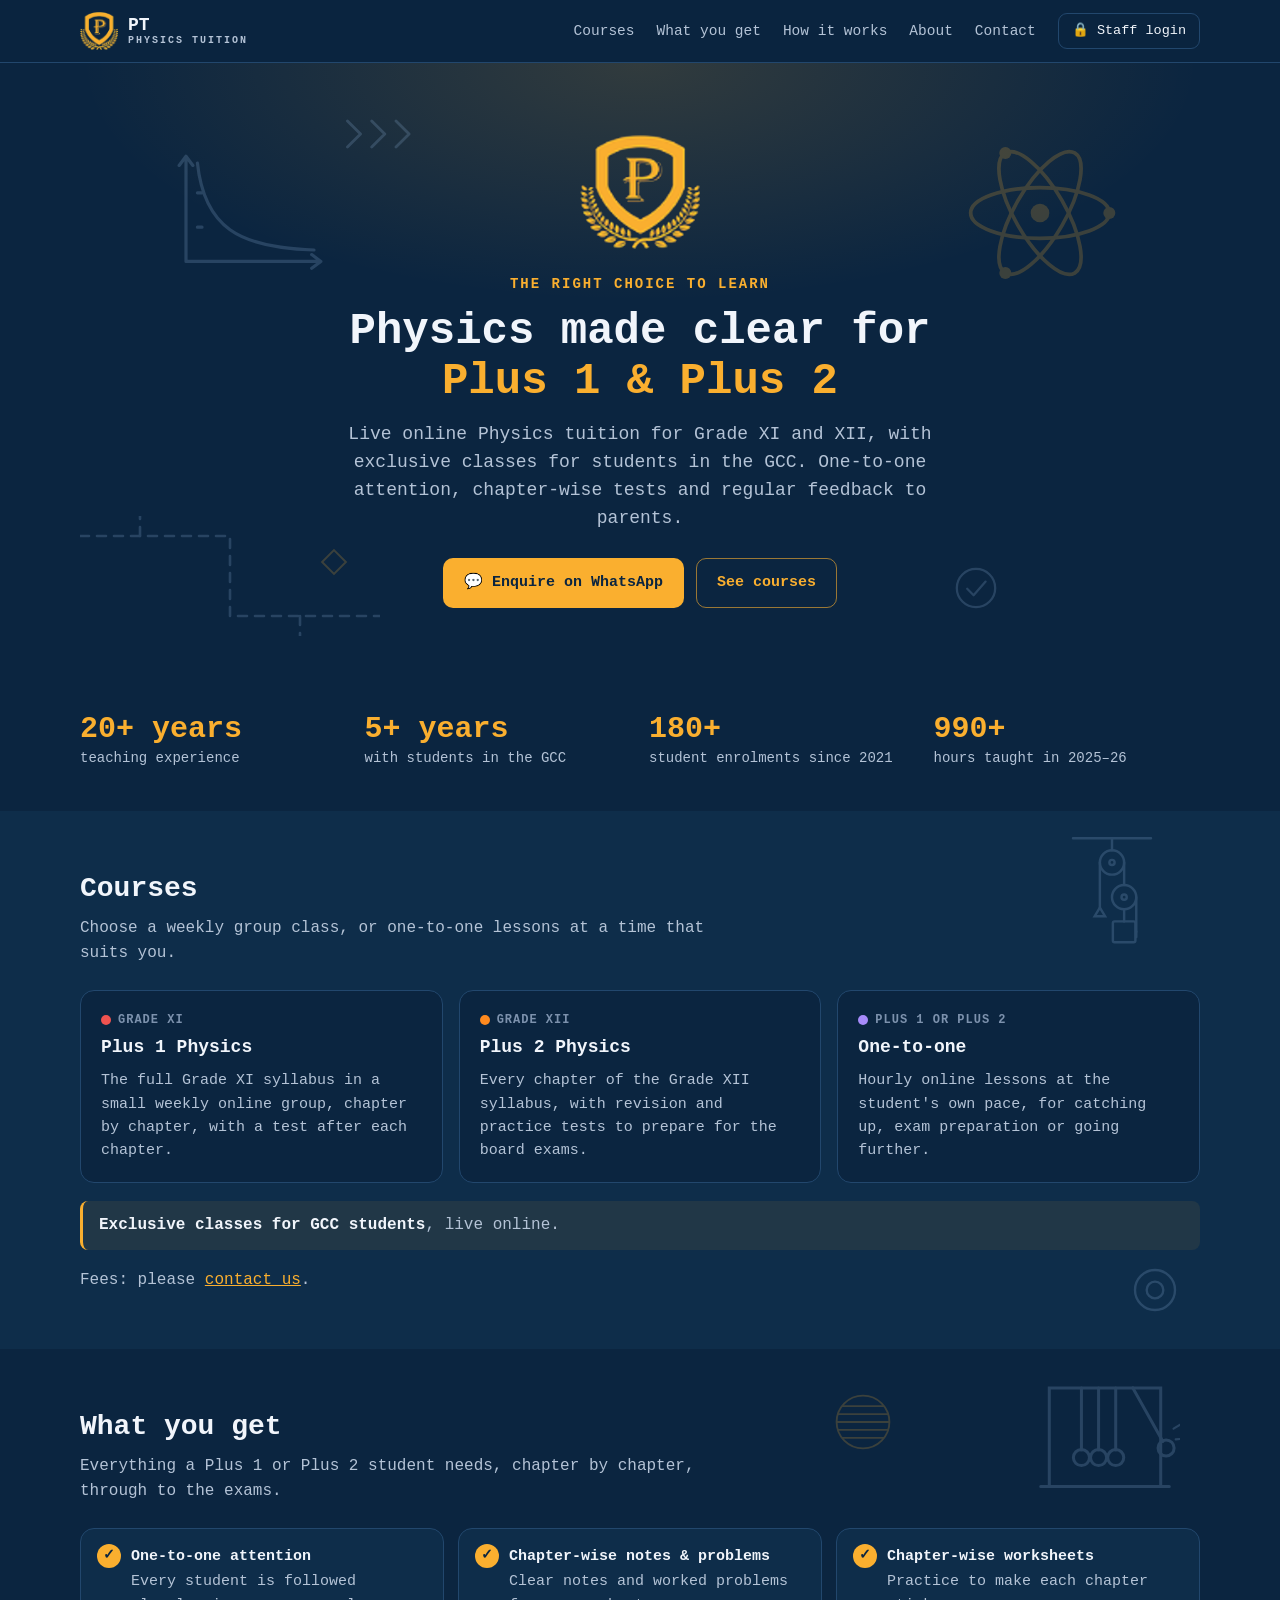
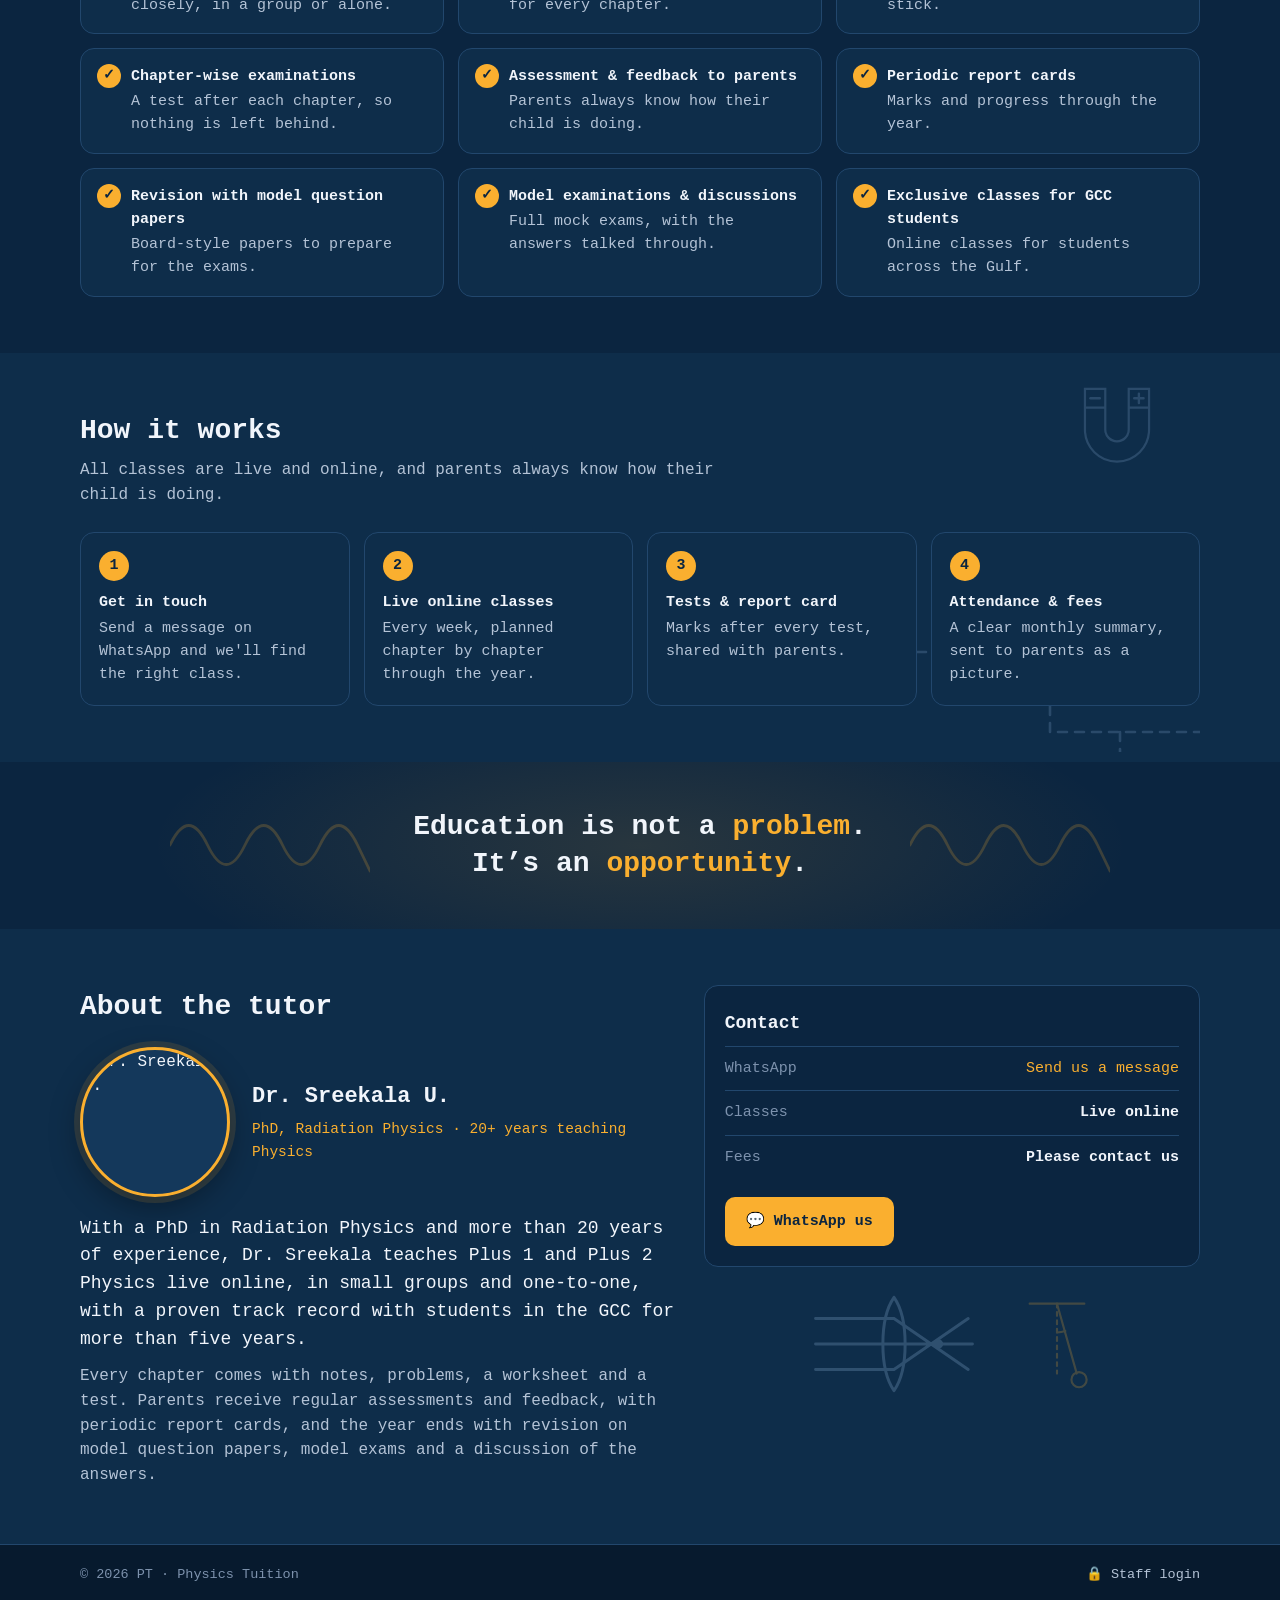
==== index.html @ 8c724cd0 "Publish PT 2026-11-24.9 Co-Authored-By: Claude Opus 5.5 <noreply@anthropic.com> Claude-Session: http" ====
<!doctype html>
<html lang="en">
<head>
<meta charset="utf-8">
<meta name="viewport" content="width=device-width, initial-scale=1">
<title>PT · Physics Tuition: online Physics for Plus 1 &amp; Plus 2</title>
<meta name="description" content="Live online Physics tuition for Plus 1 and Plus 2 (Grade XI and XII), with exclusive classes for GCC students. Taught by Dr. Sreekala U. (PhD, Radiation Physics), 20+ years of experience.">
<meta name="theme-color" content="#0b2540">
<link rel="icon" href="logo.png">
<!-- Link previews (WhatsApp, Facebook…) -->
<meta property="og:type" content="website">
<meta property="og:title" content="PT · Physics Tuition">
<meta property="og:description" content="Live online Physics tuition for Grade XI &amp; XII, with exclusive classes for GCC students. The right choice to learn.">
<meta property="og:image" content="https://physics4u.github.io/pt/logo.png">
<meta property="og:url" content="https://physics4u.github.io/pt/">
<link rel="stylesheet" href="site.css?v=20261124152017">
</head>
<body>

<!-- Faint physics line drawings for the page background (decorative) -->
<svg width="0" height="0" style="position:absolute" aria-hidden="true" focusable="false">
  <defs>
    <symbol id="d-atom" viewBox="0 0 120 120"><g fill="none" stroke="currentColor" stroke-width="2.8">
      <ellipse cx="60" cy="60" rx="52" ry="19"/><ellipse cx="60" cy="60" rx="52" ry="19" transform="rotate(60 60 60)"/>
      <ellipse cx="60" cy="60" rx="52" ry="19" transform="rotate(-60 60 60)"/></g>
      <circle cx="60" cy="60" r="7" fill="currentColor"/><circle cx="112" cy="60" r="4.5" fill="currentColor"/>
      <circle cx="34" cy="15" r="4.5" fill="currentColor"/><circle cx="34" cy="105" r="4.5" fill="currentColor"/></symbol>
    <symbol id="d-cradle" viewBox="0 0 140 110"><g fill="none" stroke="currentColor" stroke-width="2.8" stroke-linecap="round">
      <path d="M10 104h120M18 104V12h104v92M18 12h104"/>
      <path d="M48 12v58M64 12v58M80 12v58M96 12l28 50"/></g>
      <g fill="none" stroke="currentColor" stroke-width="2.8"><circle cx="48" cy="77" r="7.5"/><circle cx="64" cy="77" r="7.5"/><circle cx="80" cy="77" r="7.5"/><circle cx="127" cy="68" r="7.5"/></g>
      <path d="M134 50l10-6M136 60l11-1" stroke="currentColor" stroke-width="2" stroke-linecap="round"/></symbol>
    <symbol id="d-pulley" viewBox="0 0 110 150"><g fill="none" stroke="currentColor" stroke-width="2.8" stroke-linecap="round">
      <path d="M10 6h90M55 6v14"/><circle cx="55" cy="34" r="14"/><circle cx="55" cy="34" r="3"/>
      <path d="M41 34v52M69 34v26"/><circle cx="69" cy="74" r="14"/><circle cx="69" cy="74" r="3"/>
      <path d="M83 74v40M69 88v14"/><rect x="56" y="102" width="26" height="24" rx="2"/>
      <path d="M41 86l-6 10h12z"/><path d="M83 114v6"/></g></symbol>
    <symbol id="d-graph" viewBox="0 0 140 110"><g fill="none" stroke="currentColor" stroke-width="2.8" stroke-linecap="round" stroke-linejoin="round">
      <path d="M14 100V8M8 16l6-8 6 8M14 100h118M124 94l8 6-8 6"/>
      <path d="M24 14C30 70 60 88 126 90"/><path d="M24 40h4M24 70h4" /></g></symbol>
    <symbol id="d-magnet" viewBox="0 0 110 120"><g fill="none" stroke="currentColor" stroke-width="2.8">
      <path d="M14 10h26v52a15 15 0 0 0 30 0V10h26v52a41 41 0 0 1-82 0z"/><path d="M14 34h26M70 34h26"/></g>
      <g stroke="currentColor" stroke-width="3" stroke-linecap="round"><path d="M21 22h12"/><path d="M77 22h12M83 16v12"/></g></symbol>
    <symbol id="d-wave" viewBox="0 0 200 60"><path d="M0 30c12.5-26 25-26 37.5 0s25 26 37.5 0 25-26 37.5 0 25 26 37.5 0 25-26 37.5 0 12.5 26 12.5 26" fill="none" stroke="currentColor" stroke-width="2.8" stroke-linecap="round"/></symbol>
    <symbol id="d-lens" viewBox="0 0 160 100"><g fill="none" stroke="currentColor" stroke-width="2.8" stroke-linecap="round">
      <path d="M80 6c14 20 14 68 0 88M80 6c-14 20-14 68 0 88"/>
      <path d="M6 26h74l70 48M6 50h148M6 74h74l70-48"/><circle cx="122" cy="50" r="3" fill="currentColor"/></g></symbol>
    <symbol id="d-pendulum" viewBox="0 0 100 130"><g fill="none" stroke="currentColor" stroke-width="2.8" stroke-linecap="round">
      <path d="M14 8h72M50 8l26 92"/><path d="M50 8v92" stroke-dasharray="5 6"/><circle cx="79" cy="108" r="10"/>
      <path d="M50 46a40 40 0 0 0 11-2"/></g></symbol>
    <symbol id="d-sphere" viewBox="0 0 100 100"><g fill="none" stroke="currentColor" stroke-width="2.8">
      <circle cx="50" cy="50" r="40"/><path d="M18 26h64M11 38h78M10 50h80M11 62h78M18 74h64"/></g></symbol>
    <symbol id="d-target" viewBox="0 0 60 60"><g fill="none" stroke="currentColor" stroke-width="2.8"><circle cx="30" cy="30" r="24"/><circle cx="30" cy="30" r="10"/></g></symbol>
    <symbol id="d-tick" viewBox="0 0 60 60"><g fill="none" stroke="currentColor" stroke-width="2.8" stroke-linecap="round" stroke-linejoin="round"><circle cx="30" cy="30" r="24"/><path d="M19 31l8 8 15-17"/></g></symbol>
    <symbol id="d-chevrons" viewBox="0 0 90 40"><g fill="none" stroke="currentColor" stroke-width="3" stroke-linecap="round" stroke-linejoin="round"><path d="M8 6l14 14-14 14M34 6l14 14-14 14M60 6l14 14-14 14"/></g></symbol>
    <symbol id="d-circuit" viewBox="0 0 300 120"><g fill="none" stroke="currentColor" stroke-width="2.6" stroke-dasharray="9 8" stroke-linecap="round">
      <path d="M0 20h150v80h150"/><path d="M60 20v-20M220 100v20"/></g></symbol>
    <symbol id="d-diamond" viewBox="0 0 40 40"><path d="M20 3l17 17-17 17L3 20z" fill="none" stroke="currentColor" stroke-width="2.8"/></symbol>
  </defs>
</svg>

<header class="nav" id="top">
  <a class="brand" href="#top"><img src="logo.png" alt="" width="38" height="38"><span>PT<small>PHYSICS TUITION</small></span></a>
  <button class="menu-btn" type="button" aria-label="Menu" aria-controls="menu" aria-expanded="false" onclick="toggleMenu()"><span></span><span></span><span></span></button>
  <nav id="menu" onclick="closeMenu(event)">
    <a href="#courses">Courses</a>
    <a href="#provides">What you get</a>
    <a href="#how">How it works</a>
    <a href="#about">About</a>
    <a href="#contact">Contact</a>
    <a class="staff" href="app/?v=2026-11-24.9">&#128274; Staff login</a>
  </nav>
</header>

<main>
  <section class="hero">
    <div class="art" aria-hidden="true">
      <svg class="d" style="left:max(6px,calc(50% - 470px));top:84px;width:160px;height:126px"><use href="#d-graph"/></svg>
      <svg class="d gold" style="right:max(6px,calc(50% - 480px));top:70px;width:160px;height:160px"><use href="#d-atom"/></svg>
      <svg class="d" style="left:max(6px,calc(50% - 300px));top:52px;width:84px;height:38px"><use href="#d-chevrons"/></svg>
      <svg class="d sm-hide" style="left:max(6px,calc(50% - 560px));bottom:36px;width:300px;height:120px"><use href="#d-circuit"/></svg>
      <svg class="d sm-hide" style="right:max(6px,calc(50% - 360px));bottom:60px;width:48px;height:48px"><use href="#d-tick"/></svg>
      <svg class="d gold sm-hide" style="left:max(6px,calc(50% - 320px));bottom:96px;width:28px;height:28px"><use href="#d-diamond"/></svg>
    </div>
    <img src="logo.png" alt="PT · Physics Tuition logo" width="120" height="120">
    <p class="eyebrow">The right choice to learn</p>
    <h1>Physics made clear for <br><em>Plus&nbsp;1 &amp; Plus&nbsp;2</em></h1>
    <p>Live online Physics tuition for Grade&nbsp;XI and XII, with exclusive classes for students in the GCC. One-to-one attention, chapter-wise tests and regular feedback to parents.</p>
    <div class="ctas">
      <a class="btn gold" href="https://wa.me/919495328385?text=Hello%2C%20I%27d%20like%20to%20know%20about%20Physics%20tuition%20at%20PT." target="_blank" rel="noopener">&#128172; Enquire on WhatsApp</a>
      <a class="btn ghost" href="#courses">See courses</a>
    </div>
  </section>

  <section class="sec stats-sec" aria-label="PT in numbers">
    <div class="stats">
      <div class="stat"><b>20+ years</b><span>teaching experience</span></div>
      <div class="stat"><b>5+ years</b><span>with students in the GCC</span></div>
      <div class="stat"><b>180+</b><span>student enrolments since 2021</span></div>
      <div class="stat"><b>990+</b><span>hours taught in 2025–26</span></div>
    </div>
  </section>

  <section class="sec alt" id="courses">
    <div class="art" aria-hidden="true">
      <svg class="d" style="right:max(6px,calc(50% - 520px));top:22px;width:96px;height:130px"><use href="#d-pulley"/></svg>
      <svg class="d sm-hide" style="right:max(6px,calc(50% - 540px));bottom:34px;width:50px;height:50px"><use href="#d-target"/></svg>
    </div>
    <h2>Courses</h2>
    <p class="sub">Choose a weekly group class, or one-to-one lessons at a time that suits you.</p>
    <div class="grid3">
      <article class="card"><p class="kicker"><i style="background:var(--p1)"></i>Grade XI</p><h3>Plus 1 Physics</h3>
        <p>The full Grade XI syllabus in a small weekly online group, chapter by chapter, with a test after each chapter.</p></article>
      <article class="card"><p class="kicker"><i style="background:var(--p2)"></i>Grade XII</p><h3>Plus 2 Physics</h3>
        <p>Every chapter of the Grade XII syllabus, with revision and practice tests to prepare for the board exams.</p></article>
      <article class="card"><p class="kicker"><i style="background:var(--hr)"></i>Plus 1 or Plus 2</p><h3>One-to-one</h3>
        <p>Hourly online lessons at the student's own pace, for catching up, exam preparation or going further.</p></article>
    </div>
    <p class="gcc"><b>Exclusive classes for GCC students</b>, live online.</p>
    <p class="fees">Fees: please <a href="#contact">contact us</a>.</p>
  </section>

  <section class="sec" id="provides">
    <div class="art" aria-hidden="true">
      <svg class="d sm-hide" style="right:max(6px,calc(50% - 540px));top:26px;width:150px;height:118px"><use href="#d-cradle"/></svg>
      <svg class="d gold sm-hide" style="left:calc(50% + 190px);top:40px;width:66px;height:66px"><use href="#d-sphere"/></svg>
    </div>
    <h2>What you get</h2>
    <p class="sub">Everything a Plus&nbsp;1 or Plus&nbsp;2 student needs, chapter by chapter, through to the exams.</p>
    <ul class="provides">
      <li><b>One-to-one attention</b>Every student is followed closely, in a group or alone.</li>
      <li><b>Chapter-wise notes &amp; problems</b>Clear notes and worked problems for every chapter.</li>
      <li><b>Chapter-wise worksheets</b>Practice to make each chapter stick.</li>
      <li><b>Chapter-wise examinations</b>A test after each chapter, so nothing is left behind.</li>
      <li><b>Assessment &amp; feedback to parents</b>Parents always know how their child is doing.</li>
      <li><b>Periodic report cards</b>Marks and progress through the year.</li>
      <li><b>Revision with model question papers</b>Board-style papers to prepare for the exams.</li>
      <li><b>Model examinations &amp; discussions</b>Full mock exams, with the answers talked through.</li>
      <li><b>Exclusive classes for GCC students</b>Online classes for students across the Gulf.</li>
    </ul>
  </section>

  <section class="sec alt" id="how">
    <div class="art" aria-hidden="true">
      <svg class="d" style="right:max(6px,calc(50% - 520px));top:28px;width:86px;height:94px"><use href="#d-magnet"/></svg>
      <svg class="d sm-hide" style="right:max(6px,calc(50% - 560px));bottom:10px;width:300px;height:120px"><use href="#d-circuit"/></svg>
    </div>
    <h2>How it works</h2>
    <p class="sub">All classes are live and online, and parents always know how their child is doing.</p>
    <ol class="steps">
      <li><b>Get in touch</b>Send a message on WhatsApp and we'll find the right class.</li>
      <li><b>Live online classes</b>Every week, planned chapter by chapter through the year.</li>
      <li><b>Tests &amp; report card</b>Marks after every test, shared with parents.</li>
      <li><b>Attendance &amp; fees</b>A clear monthly summary, sent to parents as a picture.</li>
    </ol>
  </section>

  <!-- Testimonials: add here once collected (shown only with the family's permission).
  <section class="sec alt" id="reviews"> … </section>
  -->

  <section class="quote-band" aria-label="Our motto">
    <div class="art" aria-hidden="true">
      <svg class="d gold" style="left:max(6px,calc(50% - 470px));top:50%;width:200px;height:60px;margin-top:-30px"><use href="#d-wave"/></svg>
      <svg class="d gold sm-hide" style="right:max(6px,calc(50% - 470px));top:50%;width:200px;height:60px;margin-top:-30px"><use href="#d-wave"/></svg>
    </div>
    <p>Education is not a <em>problem</em>.<br>It&rsquo;s an <em>opportunity</em>.</p>
  </section>

  <section class="sec alt" id="about">
    <div class="two">
      <div>
        <h2>About the tutor</h2>
        <div class="tutor">
          <img class="tutor-pic" src="tutor.jpg" alt="Dr. Sreekala U." width="150" height="150" loading="lazy">
          <div>
            <p class="tutor-name">Dr. Sreekala U.</p>
            <p class="tutor-role">PhD, Radiation Physics &middot; 20+ years teaching Physics</p>
          </div>
        </div>
        <p class="lead">With a PhD in Radiation Physics and more than 20 years of experience, Dr. Sreekala teaches Plus&nbsp;1 and Plus&nbsp;2 Physics live online, in small groups and one-to-one, with a proven track record with students in the GCC for more than five years.</p>
        <p class="muted">Every chapter comes with notes, problems, a worksheet and a test. Parents receive regular assessments and feedback, with periodic report cards, and the year ends with revision on model question papers, model exams and a discussion of the answers.</p>
      </div>
      <div class="contact-col">
      <div class="card contact" id="contact">
        <h3>Contact</h3>
        <ul>
          <li><span>WhatsApp</span><a href="https://wa.me/919495328385?text=Hello%2C%20I%27d%20like%20to%20know%20about%20Physics%20tuition%20at%20PT." target="_blank" rel="noopener">Send us a message</a></li>
          <li><span>Classes</span><b>Live online</b></li>
          <li><span>Fees</span><b>Please contact us</b></li>
        </ul>
        <a class="btn gold" href="https://wa.me/919495328385?text=Hello%2C%20I%27d%20like%20to%20know%20about%20Physics%20tuition%20at%20PT." target="_blank" rel="noopener">&#128172; WhatsApp us</a>
      </div>
      <div class="art-row" aria-hidden="true">
        <svg class="d" style="width:170px;height:106px"><use href="#d-lens"/></svg>
        <svg class="d gold" style="width:76px;height:100px"><use href="#d-pendulum"/></svg>
      </div>
      </div>
    </div>
  </section>
</main>

<footer class="foot">
  <span>&copy; <span id="yr">2026</span> PT · Physics Tuition</span>
  <a href="app/?v=2026-11-24.9">&#128274; Staff login</a>
</footer>

<script>
  document.getElementById("yr").textContent = new Date().getFullYear();
  function toggleMenu() {
    var open = document.body.classList.toggle("menu-open");
    document.querySelector(".menu-btn").setAttribute("aria-expanded", open ? "true" : "false");
  }
  function closeMenu(e) {
    if (e.target.tagName === "A") { document.body.classList.remove("menu-open"); document.querySelector(".menu-btn").setAttribute("aria-expanded", "false"); }
  }
</script>
</body>
</html>
---- site.css ----
/* PT public site — same navy and logo gold as the PT application. */
:root{
  --bg:#0b2540;--surface:#0e2d4a;--surface2:#14385b;--border:#22476d;
  --gold:#faaf2f;--p1:#ef5350;--p2:#ff8a1f;--hr:#a78bfa;
  --text:#f1f5fb;--text2:#b4c3d6;--text3:#7d92ad;
  --font:"Courier New",Courier,monospace;
}
*{box-sizing:border-box;margin:0;padding:0}
html{scroll-behavior:smooth;scroll-padding-top:72px}
@media (prefers-reduced-motion:reduce){html{scroll-behavior:auto}}
body{background:var(--bg);color:var(--text);font-family:var(--font);line-height:1.55;-webkit-text-size-adjust:100%}
a{color:var(--gold)}
img{max-width:100%}

/* top bar */
.nav{position:sticky;top:0;z-index:10;display:flex;align-items:center;gap:22px;padding:12px max(16px,calc((100vw - 1120px)/2));
  background:rgba(11,37,64,.96);border-bottom:1px solid var(--border);backdrop-filter:blur(6px)}
.brand{display:flex;align-items:center;gap:10px;margin-right:auto;color:var(--text);text-decoration:none;font-weight:800;font-size:18px;line-height:1.1}
.brand small{display:block;font-size:10px;letter-spacing:2px;font-weight:600;color:var(--text2)}
.nav nav{display:flex;align-items:center;gap:22px}
.nav nav a{color:var(--text2);text-decoration:none;font-size:14.5px}
.nav nav a:hover{color:var(--text)}
.nav nav a.staff{color:var(--text);border:1px solid var(--border);border-radius:9px;padding:7px 13px;font-size:13.5px}
.nav nav a.staff:hover{border-color:var(--gold);color:var(--gold)}
.menu-btn{display:none}

/* buttons */
.btn{display:inline-flex;align-items:center;gap:8px;font-weight:700;font-size:15px;padding:12px 20px;border-radius:10px;text-decoration:none;border:1px solid transparent}
.btn.gold{background:var(--gold);color:#0b2540}
.btn.gold:hover{filter:brightness(1.07)}
.btn.ghost{border-color:rgba(250,175,47,.6);color:var(--gold)}
.btn.ghost:hover{background:rgba(250,175,47,.08)}
a:focus-visible,button:focus-visible{outline:2px solid var(--gold);outline-offset:3px}

/* sections */
.hero{text-align:center;padding:72px 16px 64px;background:radial-gradient(800px 340px at 50% 0%,rgba(250,175,47,.16),transparent 70%)}
.hero img{width:120px;height:auto;margin-bottom:16px}
.hero h1{font-size:44px;line-height:1.15;margin-bottom:14px}
.hero h1 em{color:var(--gold);font-style:normal}
.hero p{color:var(--text2);max-width:640px;margin:0 auto 26px;font-size:18px}
.ctas{display:flex;gap:12px;justify-content:center;flex-wrap:wrap}
.sec{padding:56px max(16px,calc((100vw - 1120px)/2))}
.sec.alt{background:var(--surface)}
.sec h2{font-size:28px;margin-bottom:6px}
.sub{color:var(--text2);margin-bottom:24px;max-width:660px}
.stats-sec{padding-top:40px;padding-bottom:40px}
.stats{display:grid;grid-template-columns:repeat(4,1fr);gap:18px}
.stat b{display:block;font-size:30px;line-height:1.15;color:var(--gold)}
.stat span{font-size:14px;color:var(--text2)}
.grid3{display:grid;grid-template-columns:repeat(3,1fr);gap:16px}
.card{background:var(--bg);border:1px solid var(--border);border-radius:14px;padding:20px}
.card h3{font-size:18px;margin:4px 0 8px}
.card p{color:var(--text2);font-size:15px}
.kicker{display:flex;align-items:center;gap:7px;font-size:12px !important;font-weight:700;letter-spacing:1px;text-transform:uppercase;color:var(--text3) !important}
.kicker i{width:10px;height:10px;border-radius:50%;display:inline-block}
.fees{margin-top:18px;color:var(--text2)}
.steps{list-style:none;counter-reset:s;display:grid;grid-template-columns:repeat(4,1fr);gap:14px}
.steps li{background:var(--surface);border:1px solid var(--border);border-radius:14px;padding:18px;color:var(--text2);font-size:15px}
.steps li::before{counter-increment:s;content:counter(s);display:grid;place-items:center;width:30px;height:30px;border-radius:50%;background:var(--gold);color:#0b2540;font-weight:800;margin-bottom:10px}
.steps b{display:block;color:var(--text);margin-bottom:3px}
.two{display:grid;grid-template-columns:1.2fr 1fr;gap:28px;align-items:start}
.lead{font-size:18px;margin:10px 0 10px}
.muted{color:var(--text2)}
.contact ul{list-style:none;margin:6px 0 18px}
.contact li{display:flex;justify-content:space-between;gap:12px;padding:10px 0;border-top:1px solid var(--border);font-size:15px;flex-wrap:wrap}
.contact li span{color:var(--text3)}
.contact li a{text-decoration:none}
.foot{display:flex;flex-wrap:wrap;gap:8px 18px;justify-content:space-between;padding:20px max(16px,calc((100vw - 1120px)/2));
  background:#071a2e;border-top:1px solid var(--border);color:var(--text3);font-size:13.5px}
.foot a{color:var(--text2);text-decoration:none}
.foot a:hover{color:var(--gold)}

/* flyer additions: tagline, GCC note, what you get, motto */
.eyebrow{color:var(--gold) !important;font-weight:700;letter-spacing:2px;text-transform:uppercase;font-size:14px !important;margin:0 auto 10px !important}
.gcc{margin-top:18px;padding:12px 16px;border-left:3px solid var(--gold);background:rgba(250,175,47,.08);border-radius:8px;color:var(--text2)}
.gcc b{color:var(--text)}
.provides{list-style:none;display:grid;grid-template-columns:repeat(3,1fr);gap:14px}
.provides li{position:relative;background:var(--surface);border:1px solid var(--border);border-radius:14px;padding:16px 16px 16px 50px;color:var(--text2);font-size:15px}
.provides li::before{content:"\2713";position:absolute;left:16px;top:15px;width:24px;height:24px;border-radius:50%;display:grid;place-items:center;
  background:var(--gold);color:#0b2540;font-weight:800;font-size:14px}
.provides b{display:block;color:var(--text);margin-bottom:2px}
.quote-band{padding:46px 16px;text-align:center;background:radial-gradient(700px 220px at 50% 50%,rgba(250,175,47,.12),transparent 70%)}
.quote-band p{font-size:28px;font-weight:700;line-height:1.35}
.quote-band em{color:var(--gold);font-style:normal}
.muted+.muted{margin-top:10px}
.tutor{display:flex;align-items:center;gap:22px;margin:18px 0 18px}
.tutor-pic{width:150px;height:150px;border-radius:50%;object-fit:cover;flex-shrink:0;
  border:3px solid var(--gold);box-shadow:0 0 0 6px rgba(250,175,47,.12),0 10px 30px rgba(0,0,0,.35);background:var(--surface2)}
.tutor-name{font-size:22px;font-weight:700;color:var(--text)}
.tutor-role{color:var(--gold);font-size:14.5px;margin-top:4px}

/* tablets */
@media (max-width:900px){
  .stats{grid-template-columns:repeat(2,1fr)}
  .grid3,.steps,.provides{grid-template-columns:1fr 1fr}
  .two{grid-template-columns:1fr}
}
/* phones: menu behind ☰ */
@media (max-width:720px){
  .menu-btn{display:inline-flex;flex-direction:column;justify-content:center;gap:4px;width:42px;height:42px;padding:0 10px;
    background:var(--surface);border:1px solid var(--border);border-radius:10px;cursor:pointer}
  .menu-btn span{display:block;height:2px;border-radius:2px;background:var(--text)}
  .nav nav{display:none;position:absolute;left:0;right:0;top:100%;flex-direction:column;align-items:stretch;gap:0;
    background:var(--surface);border-bottom:1px solid var(--border);padding:6px 16px 14px}
  .menu-open .nav nav{display:flex}
  .nav nav a{padding:12px 4px;border-bottom:1px solid var(--border);font-size:16px}
  .nav nav a.staff{margin-top:10px;text-align:center;border-bottom:1px solid var(--border)}
  .hero{padding:44px 16px 40px}
  .hero img{width:84px}
  .hero h1{font-size:30px}
  .hero h1 br{display:none}
  .hero p{font-size:16px}
  .sec{padding:40px 16px}
  .sec h2{font-size:24px}
  .grid3,.steps,.provides{grid-template-columns:1fr}
  .quote-band p{font-size:21px}
  .tutor{gap:16px}
  .quote-band .art{display:none}
  .tutor-pic{width:110px;height:110px}
  .tutor-name{font-size:19px}
  .stat b{font-size:24px}
}

/* Faint physics line drawings behind the sections (like the flyer) */
.hero,.sec,.quote-band{position:relative;overflow:hidden}
.art{position:absolute;inset:0;pointer-events:none;z-index:0}
.hero>*:not(.art),.sec>*:not(.art),.quote-band>*:not(.art){position:relative;z-index:1}
.art .d{position:absolute;color:#8fb3da;opacity:.22}
.art .d.gold{color:var(--gold);opacity:.2}
@media (max-width:720px){
  .art .sm-hide{display:none}
  .art .d{opacity:.15;transform:scale(.7);transform-origin:center}
  /* keep the hero drawings at the edges, clear of the logo */
  .hero .art .d:nth-child(1){left:-46px !important;top:150px !important}
  .hero .art .d:nth-child(2){right:-52px !important;top:120px !important}
  .hero .art .d:nth-child(3){left:8px !important;top:20px !important}
}
.art-row{display:flex;justify-content:center;align-items:flex-end;gap:40px;margin-top:24px;pointer-events:none}
.art-row .d{color:#8fb3da;opacity:.26}
.art-row .d.gold{color:var(--gold);opacity:.22}
@media (max-width:900px){.art-row{display:none}}
@media print{.art,.art-row{display:none}}
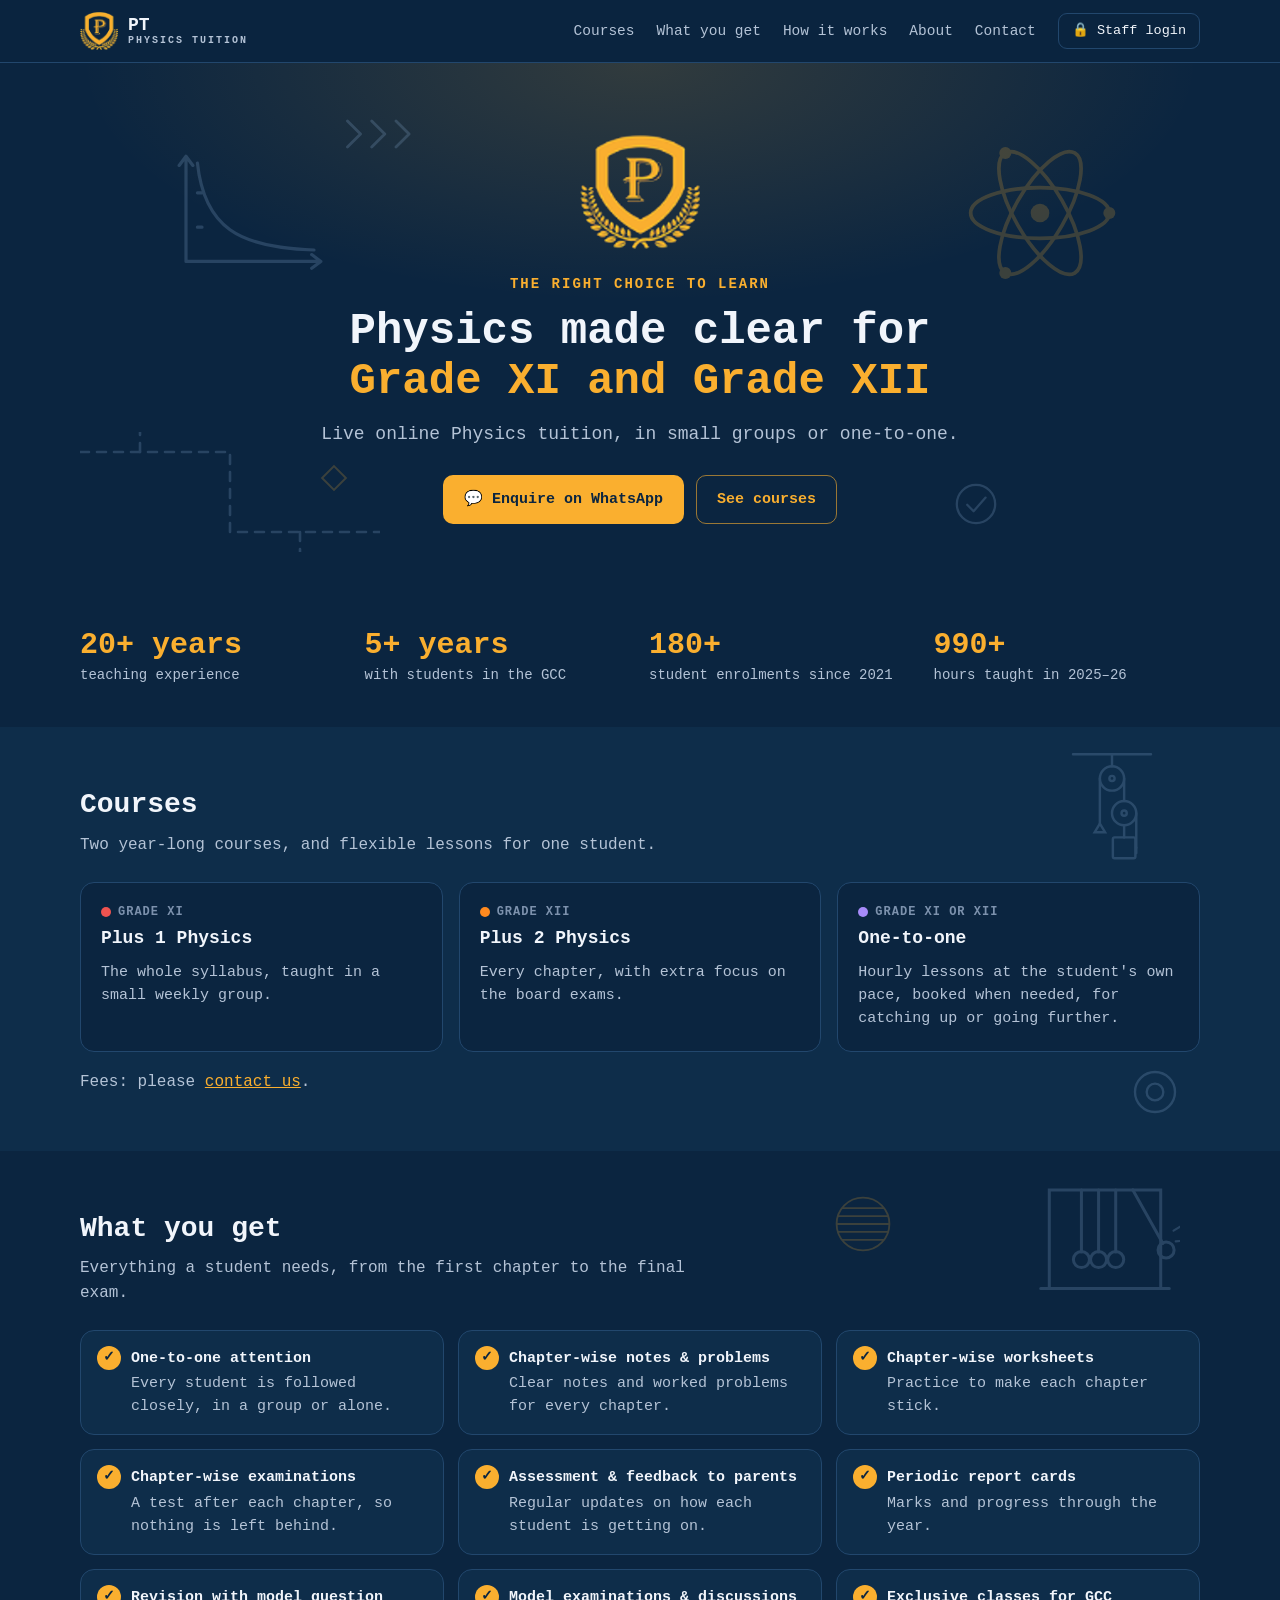
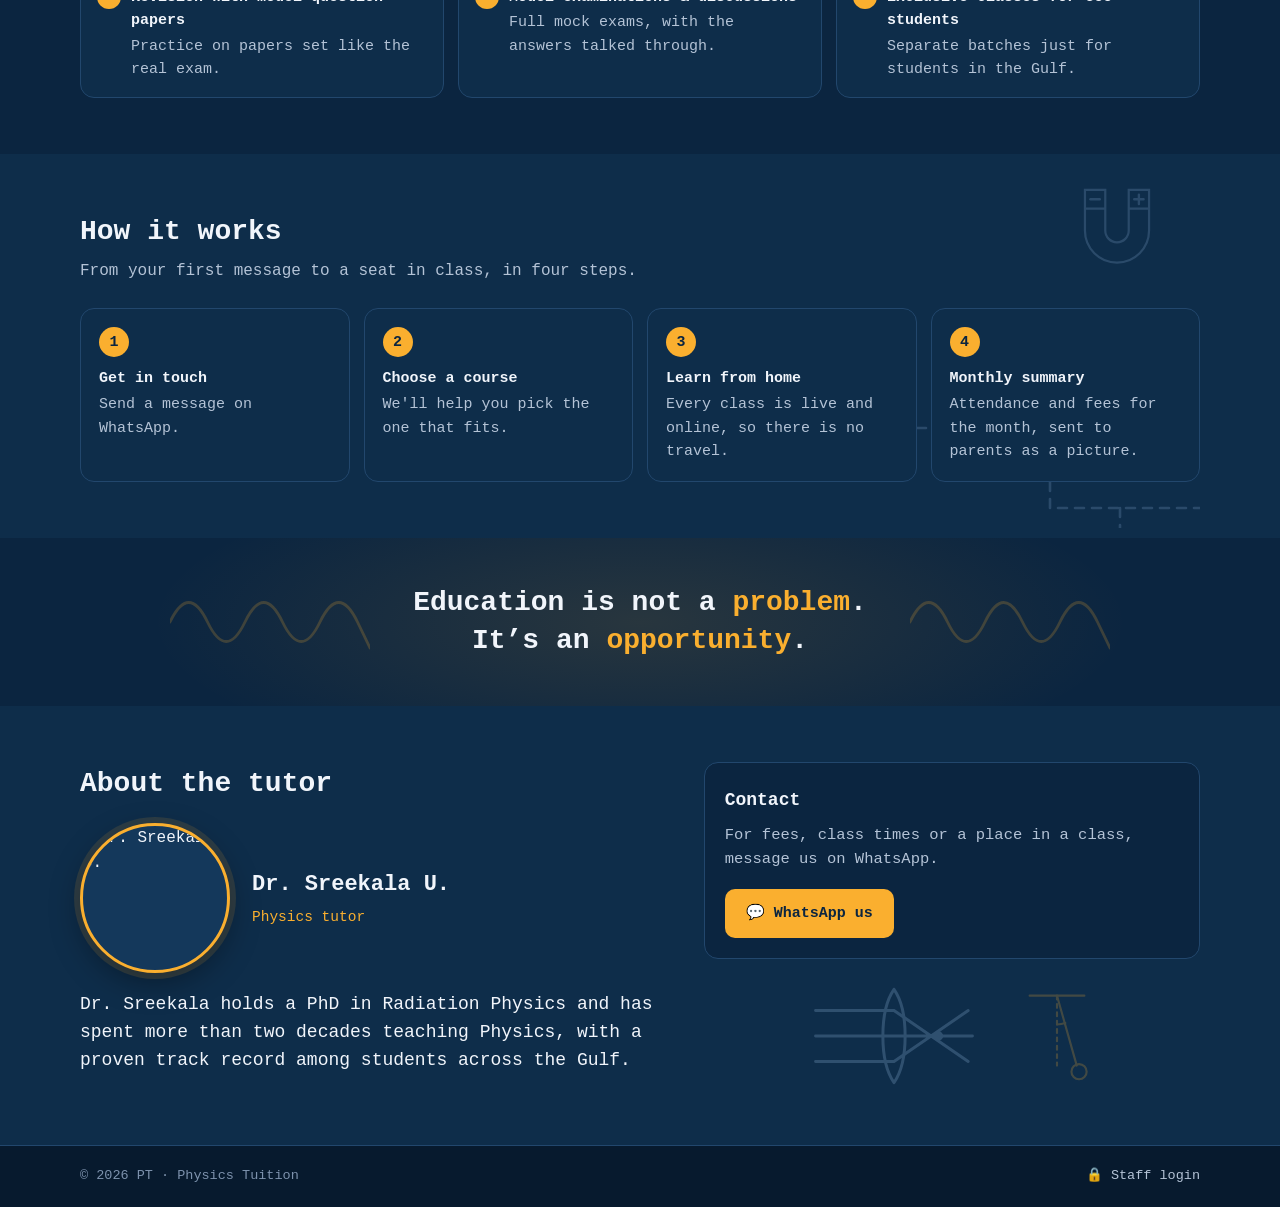
==== commit 4a4b4810: "Publish PT 2026-11-24.10 Co-Authored-By: Claude Opus 5.5 <noreply@anthropic.com> Claude-Session: htt" ====
--- a/index.html
+++ b/index.html
@@ -3,8 +3,8 @@
 <head>
 <meta charset="utf-8">
 <meta name="viewport" content="width=device-width, initial-scale=1">
-<title>PT · Physics Tuition: online Physics for Plus 1 &amp; Plus 2</title>
-<meta name="description" content="Live online Physics tuition for Plus 1 and Plus 2 (Grade XI and XII), with exclusive classes for GCC students. Taught by Dr. Sreekala U. (PhD, Radiation Physics), 20+ years of experience.">
+<title>PT · Physics Tuition: online Physics for Grade XI &amp; Grade XII</title>
+<meta name="description" content="Live online Physics tuition for Grade XI and Grade XII (Plus 1 and Plus 2), with exclusive classes for GCC students. Taught by Dr. Sreekala U. (PhD, Radiation Physics), 20+ years of experience.">
 <meta name="theme-color" content="#0b2540">
 <link rel="icon" href="logo.png">
 <!-- Link previews (WhatsApp, Facebook…) -->
@@ -13,7 +13,7 @@
 <meta property="og:description" content="Live online Physics tuition for Grade XI &amp; XII, with exclusive classes for GCC students. The right choice to learn.">
 <meta property="og:image" content="https://physics4u.github.io/pt/logo.png">
 <meta property="og:url" content="https://physics4u.github.io/pt/">
-<link rel="stylesheet" href="site.css?v=20261124152017">
+<link rel="stylesheet" href="site.css?v=20261124174126">
 </head>
 <body>
 
@@ -68,7 +68,7 @@
     <a href="#how">How it works</a>
     <a href="#about">About</a>
     <a href="#contact">Contact</a>
-    <a class="staff" href="app/?v=2026-11-24.9">&#128274; Staff login</a>
+    <a class="staff" href="app/?v=2026-11-24.10">&#128274; Staff login</a>
   </nav>
 </header>
 
@@ -84,8 +84,8 @@
     </div>
     <img src="logo.png" alt="PT · Physics Tuition logo" width="120" height="120">
     <p class="eyebrow">The right choice to learn</p>
-    <h1>Physics made clear for <br><em>Plus&nbsp;1 &amp; Plus&nbsp;2</em></h1>
-    <p>Live online Physics tuition for Grade&nbsp;XI and XII, with exclusive classes for students in the GCC. One-to-one attention, chapter-wise tests and regular feedback to parents.</p>
+    <h1>Physics made clear for <br><em>Grade&nbsp;XI and Grade&nbsp;XII</em></h1>
+    <p>Live online Physics tuition, in small groups or one-to-one.</p>
     <div class="ctas">
       <a class="btn gold" href="https://wa.me/919495328385?text=Hello%2C%20I%27d%20like%20to%20know%20about%20Physics%20tuition%20at%20PT." target="_blank" rel="noopener">&#128172; Enquire on WhatsApp</a>
       <a class="btn ghost" href="#courses">See courses</a>
@@ -107,16 +107,15 @@
       <svg class="d sm-hide" style="right:max(6px,calc(50% - 540px));bottom:34px;width:50px;height:50px"><use href="#d-target"/></svg>
     </div>
     <h2>Courses</h2>
-    <p class="sub">Choose a weekly group class, or one-to-one lessons at a time that suits you.</p>
+    <p class="sub">Two year-long courses, and flexible lessons for one student.</p>
     <div class="grid3">
       <article class="card"><p class="kicker"><i style="background:var(--p1)"></i>Grade XI</p><h3>Plus 1 Physics</h3>
-        <p>The full Grade XI syllabus in a small weekly online group, chapter by chapter, with a test after each chapter.</p></article>
+        <p>The whole syllabus, taught in a small weekly group.</p></article>
       <article class="card"><p class="kicker"><i style="background:var(--p2)"></i>Grade XII</p><h3>Plus 2 Physics</h3>
-        <p>Every chapter of the Grade XII syllabus, with revision and practice tests to prepare for the board exams.</p></article>
-      <article class="card"><p class="kicker"><i style="background:var(--hr)"></i>Plus 1 or Plus 2</p><h3>One-to-one</h3>
-        <p>Hourly online lessons at the student's own pace, for catching up, exam preparation or going further.</p></article>
-    </div>
-    <p class="gcc"><b>Exclusive classes for GCC students</b>, live online.</p>
+        <p>Every chapter, with extra focus on the board exams.</p></article>
+      <article class="card"><p class="kicker"><i style="background:var(--hr)"></i>Grade XI or XII</p><h3>One-to-one</h3>
+        <p>Hourly lessons at the student's own pace, booked when needed, for catching up or going further.</p></article>
+    </div>
     <p class="fees">Fees: please <a href="#contact">contact us</a>.</p>
   </section>
 
@@ -126,17 +125,17 @@
       <svg class="d gold sm-hide" style="left:calc(50% + 190px);top:40px;width:66px;height:66px"><use href="#d-sphere"/></svg>
     </div>
     <h2>What you get</h2>
-    <p class="sub">Everything a Plus&nbsp;1 or Plus&nbsp;2 student needs, chapter by chapter, through to the exams.</p>
+    <p class="sub">Everything a student needs, from the first chapter to the final exam.</p>
     <ul class="provides">
       <li><b>One-to-one attention</b>Every student is followed closely, in a group or alone.</li>
       <li><b>Chapter-wise notes &amp; problems</b>Clear notes and worked problems for every chapter.</li>
       <li><b>Chapter-wise worksheets</b>Practice to make each chapter stick.</li>
       <li><b>Chapter-wise examinations</b>A test after each chapter, so nothing is left behind.</li>
-      <li><b>Assessment &amp; feedback to parents</b>Parents always know how their child is doing.</li>
+      <li><b>Assessment &amp; feedback to parents</b>Regular updates on how each student is getting on.</li>
       <li><b>Periodic report cards</b>Marks and progress through the year.</li>
-      <li><b>Revision with model question papers</b>Board-style papers to prepare for the exams.</li>
+      <li><b>Revision with model question papers</b>Practice on papers set like the real exam.</li>
       <li><b>Model examinations &amp; discussions</b>Full mock exams, with the answers talked through.</li>
-      <li><b>Exclusive classes for GCC students</b>Online classes for students across the Gulf.</li>
+      <li><b>Exclusive classes for GCC students</b>Separate batches just for students in the Gulf.</li>
     </ul>
   </section>
 
@@ -146,12 +145,12 @@
       <svg class="d sm-hide" style="right:max(6px,calc(50% - 560px));bottom:10px;width:300px;height:120px"><use href="#d-circuit"/></svg>
     </div>
     <h2>How it works</h2>
-    <p class="sub">All classes are live and online, and parents always know how their child is doing.</p>
+    <p class="sub">From your first message to a seat in class, in four steps.</p>
     <ol class="steps">
-      <li><b>Get in touch</b>Send a message on WhatsApp and we'll find the right class.</li>
-      <li><b>Live online classes</b>Every week, planned chapter by chapter through the year.</li>
-      <li><b>Tests &amp; report card</b>Marks after every test, shared with parents.</li>
-      <li><b>Attendance &amp; fees</b>A clear monthly summary, sent to parents as a picture.</li>
+      <li><b>Get in touch</b>Send a message on WhatsApp.</li>
+      <li><b>Choose a course</b>We'll help you pick the one that fits.</li>
+      <li><b>Learn from home</b>Every class is live and online, so there is no travel.</li>
+      <li><b>Monthly summary</b>Attendance and fees for the month, sent to parents as a picture.</li>
     </ol>
   </section>
 
@@ -175,20 +174,15 @@
           <img class="tutor-pic" src="tutor.jpg" alt="Dr. Sreekala U." width="150" height="150" loading="lazy">
           <div>
             <p class="tutor-name">Dr. Sreekala U.</p>
-            <p class="tutor-role">PhD, Radiation Physics &middot; 20+ years teaching Physics</p>
+            <p class="tutor-role">Physics tutor</p>
           </div>
         </div>
-        <p class="lead">With a PhD in Radiation Physics and more than 20 years of experience, Dr. Sreekala teaches Plus&nbsp;1 and Plus&nbsp;2 Physics live online, in small groups and one-to-one, with a proven track record with students in the GCC for more than five years.</p>
-        <p class="muted">Every chapter comes with notes, problems, a worksheet and a test. Parents receive regular assessments and feedback, with periodic report cards, and the year ends with revision on model question papers, model exams and a discussion of the answers.</p>
+        <p class="lead">Dr. Sreekala holds a PhD in Radiation Physics and has spent more than two decades teaching Physics, with a proven track record among students across the Gulf.</p>
       </div>
       <div class="contact-col">
       <div class="card contact" id="contact">
         <h3>Contact</h3>
-        <ul>
-          <li><span>WhatsApp</span><a href="https://wa.me/919495328385?text=Hello%2C%20I%27d%20like%20to%20know%20about%20Physics%20tuition%20at%20PT." target="_blank" rel="noopener">Send us a message</a></li>
-          <li><span>Classes</span><b>Live online</b></li>
-          <li><span>Fees</span><b>Please contact us</b></li>
-        </ul>
+        <p class="contact-note">For fees, class times or a place in a class, message us on WhatsApp.</p>
         <a class="btn gold" href="https://wa.me/919495328385?text=Hello%2C%20I%27d%20like%20to%20know%20about%20Physics%20tuition%20at%20PT." target="_blank" rel="noopener">&#128172; WhatsApp us</a>
       </div>
       <div class="art-row" aria-hidden="true">
@@ -202,7 +196,7 @@
 
 <footer class="foot">
   <span>&copy; <span id="yr">2026</span> PT · Physics Tuition</span>
-  <a href="app/?v=2026-11-24.9">&#128274; Staff login</a>
+  <a href="app/?v=2026-11-24.10">&#128274; Staff login</a>
 </footer>
 
 <script>
--- a/site.css
+++ b/site.css
@@ -62,6 +62,7 @@
 .lead{font-size:18px;margin:10px 0 10px}
 .muted{color:var(--text2)}
 .contact ul{list-style:none;margin:6px 0 18px}
+.contact-note{margin:8px 0 18px;color:var(--text2) !important;font-size:15.5px !important}
 .contact li{display:flex;justify-content:space-between;gap:12px;padding:10px 0;border-top:1px solid var(--border);font-size:15px;flex-wrap:wrap}
 .contact li span{color:var(--text3)}
 .contact li a{text-decoration:none}
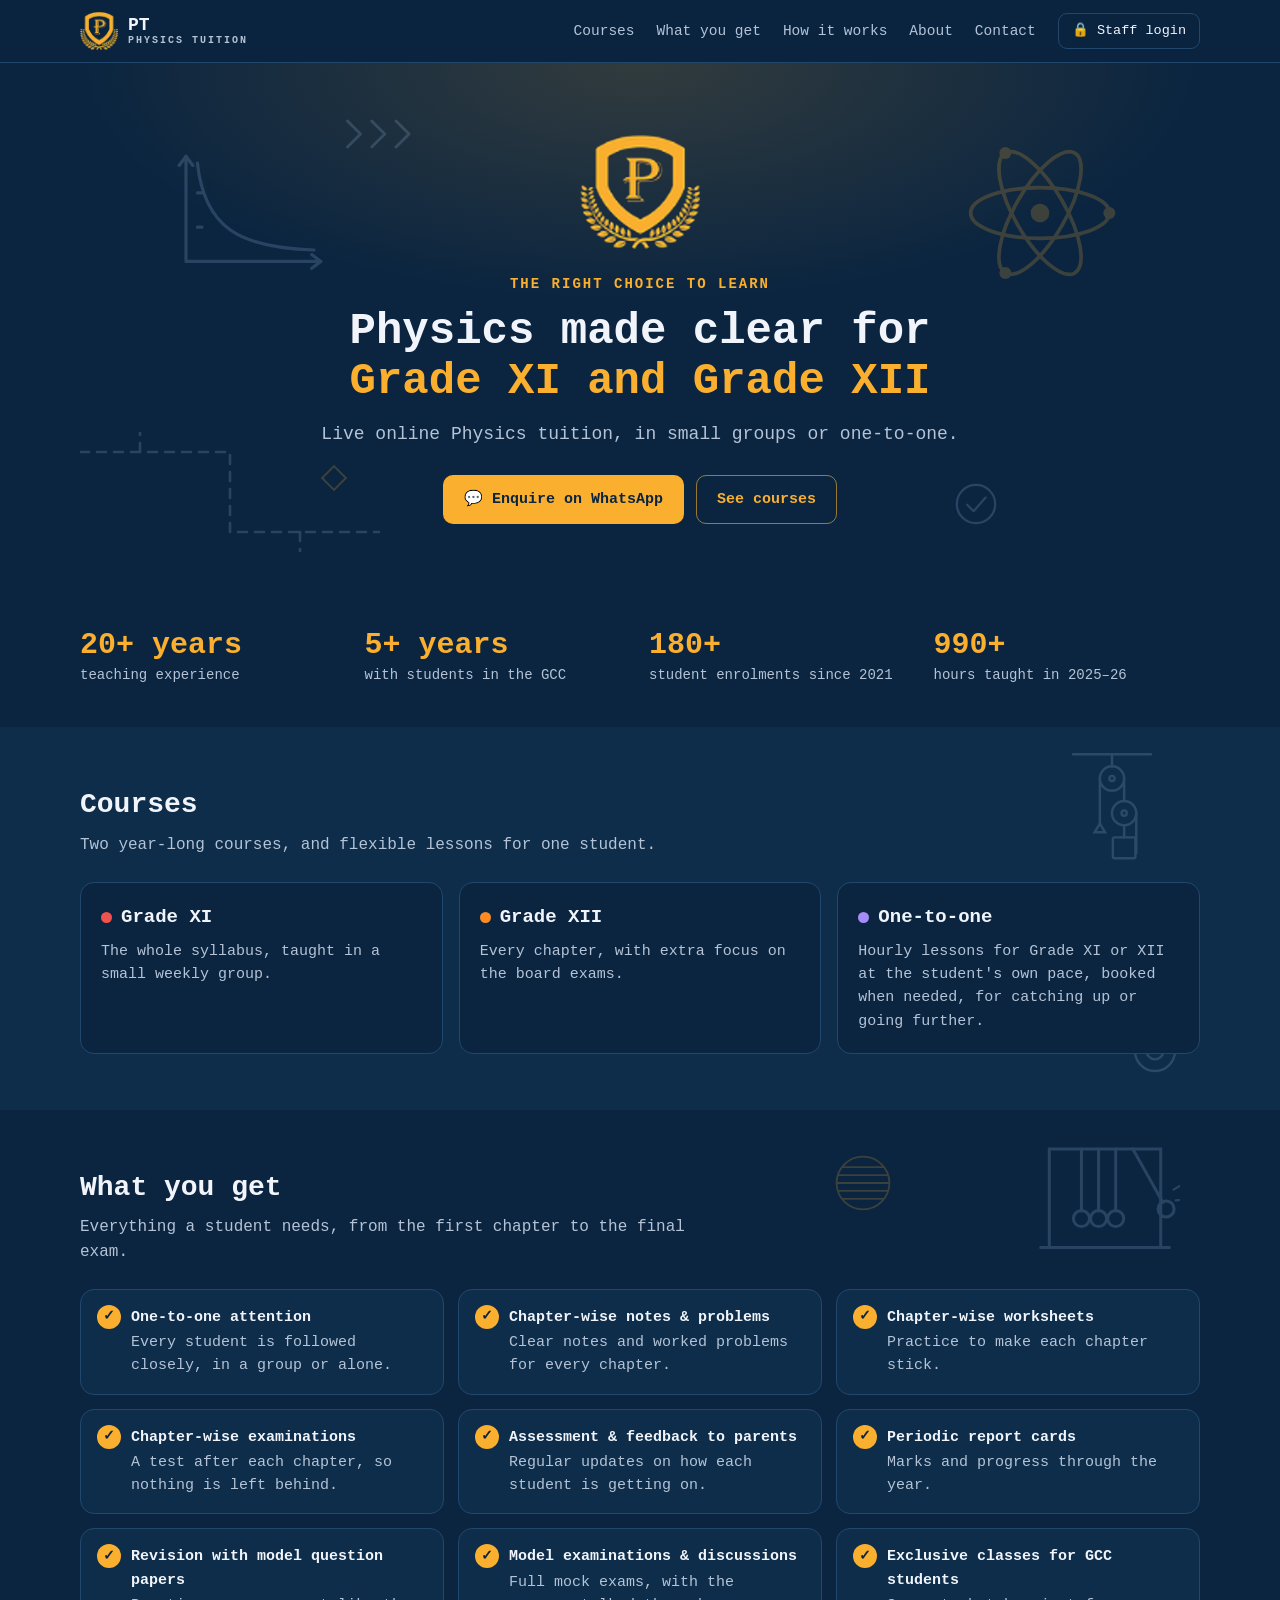
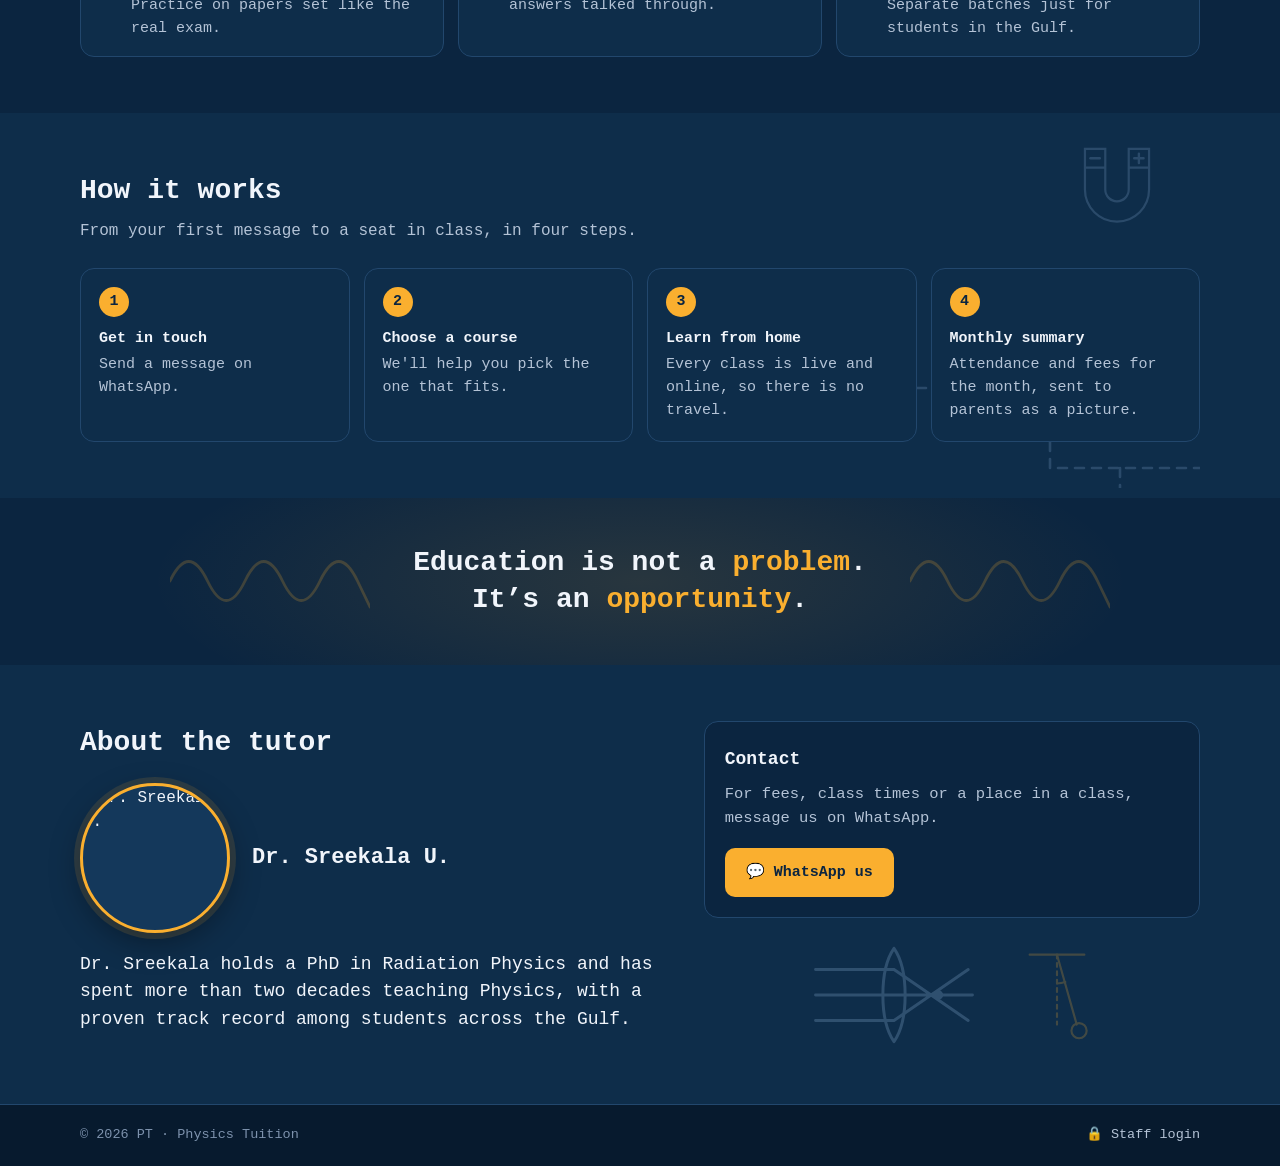
==== commit b82b86c4: "Publish PT 2026-11-24.11 Co-Authored-By: Claude Opus 5.5 <noreply@anthropic.com> Claude-Session: htt" ====
--- a/index.html
+++ b/index.html
@@ -13,7 +13,7 @@
 <meta property="og:description" content="Live online Physics tuition for Grade XI &amp; XII, with exclusive classes for GCC students. The right choice to learn.">
 <meta property="og:image" content="https://physics4u.github.io/pt/logo.png">
 <meta property="og:url" content="https://physics4u.github.io/pt/">
-<link rel="stylesheet" href="site.css?v=20261124174126">
+<link rel="stylesheet" href="site.css?v=20261124175459">
 </head>
 <body>
 
@@ -68,7 +68,7 @@
     <a href="#how">How it works</a>
     <a href="#about">About</a>
     <a href="#contact">Contact</a>
-    <a class="staff" href="app/?v=2026-11-24.10">&#128274; Staff login</a>
+    <a class="staff" href="app/?v=2026-11-24.11">&#128274; Staff login</a>
   </nav>
 </header>
 
@@ -109,14 +109,13 @@
     <h2>Courses</h2>
     <p class="sub">Two year-long courses, and flexible lessons for one student.</p>
     <div class="grid3">
-      <article class="card"><p class="kicker"><i style="background:var(--p1)"></i>Grade XI</p><h3>Plus 1 Physics</h3>
+      <article class="card"><h3 class="course"><i style="background:var(--p1)"></i>Grade XI</h3>
         <p>The whole syllabus, taught in a small weekly group.</p></article>
-      <article class="card"><p class="kicker"><i style="background:var(--p2)"></i>Grade XII</p><h3>Plus 2 Physics</h3>
+      <article class="card"><h3 class="course"><i style="background:var(--p2)"></i>Grade XII</h3>
         <p>Every chapter, with extra focus on the board exams.</p></article>
-      <article class="card"><p class="kicker"><i style="background:var(--hr)"></i>Grade XI or XII</p><h3>One-to-one</h3>
-        <p>Hourly lessons at the student's own pace, booked when needed, for catching up or going further.</p></article>
-    </div>
-    <p class="fees">Fees: please <a href="#contact">contact us</a>.</p>
+      <article class="card"><h3 class="course"><i style="background:var(--hr)"></i>One-to-one</h3>
+        <p>Hourly lessons for Grade XI or XII at the student's own pace, booked when needed, for catching up or going further.</p></article>
+    </div>
   </section>
 
   <section class="sec" id="provides">
@@ -172,10 +171,7 @@
         <h2>About the tutor</h2>
         <div class="tutor">
           <img class="tutor-pic" src="tutor.jpg" alt="Dr. Sreekala U." width="150" height="150" loading="lazy">
-          <div>
-            <p class="tutor-name">Dr. Sreekala U.</p>
-            <p class="tutor-role">Physics tutor</p>
-          </div>
+          <p class="tutor-name">Dr. Sreekala U.</p>
         </div>
         <p class="lead">Dr. Sreekala holds a PhD in Radiation Physics and has spent more than two decades teaching Physics, with a proven track record among students across the Gulf.</p>
       </div>
@@ -196,7 +192,7 @@
 
 <footer class="foot">
   <span>&copy; <span id="yr">2026</span> PT · Physics Tuition</span>
-  <a href="app/?v=2026-11-24.10">&#128274; Staff login</a>
+  <a href="app/?v=2026-11-24.11">&#128274; Staff login</a>
 </footer>
 
 <script>
--- a/site.css
+++ b/site.css
@@ -51,6 +51,8 @@
 .card{background:var(--bg);border:1px solid var(--border);border-radius:14px;padding:20px}
 .card h3{font-size:18px;margin:4px 0 8px}
 .card p{color:var(--text2);font-size:15px}
+.course{display:flex;align-items:center;gap:9px;font-size:19px !important;margin:0 0 8px !important}
+.course i{width:11px;height:11px;border-radius:50%;display:inline-block;flex-shrink:0}
 .kicker{display:flex;align-items:center;gap:7px;font-size:12px !important;font-weight:700;letter-spacing:1px;text-transform:uppercase;color:var(--text3) !important}
 .kicker i{width:10px;height:10px;border-radius:50%;display:inline-block}
 .fees{margin-top:18px;color:var(--text2)}
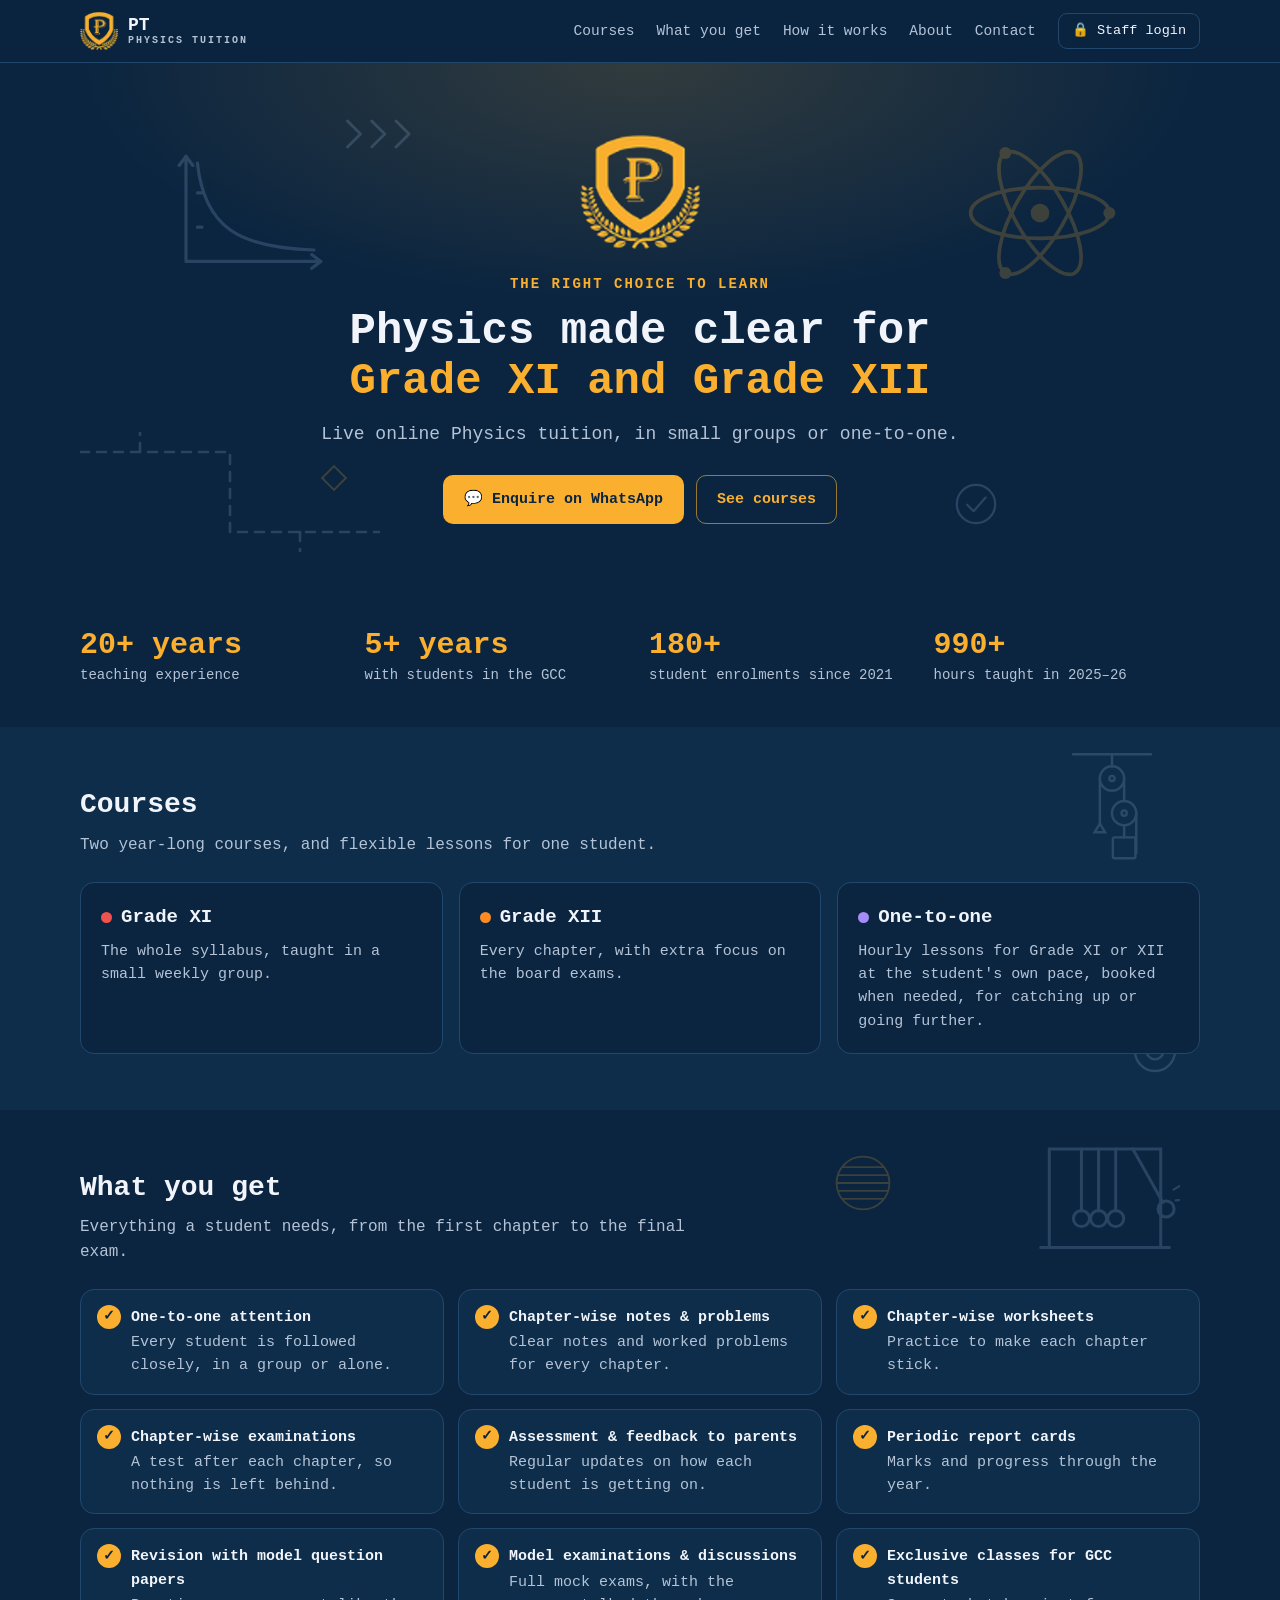
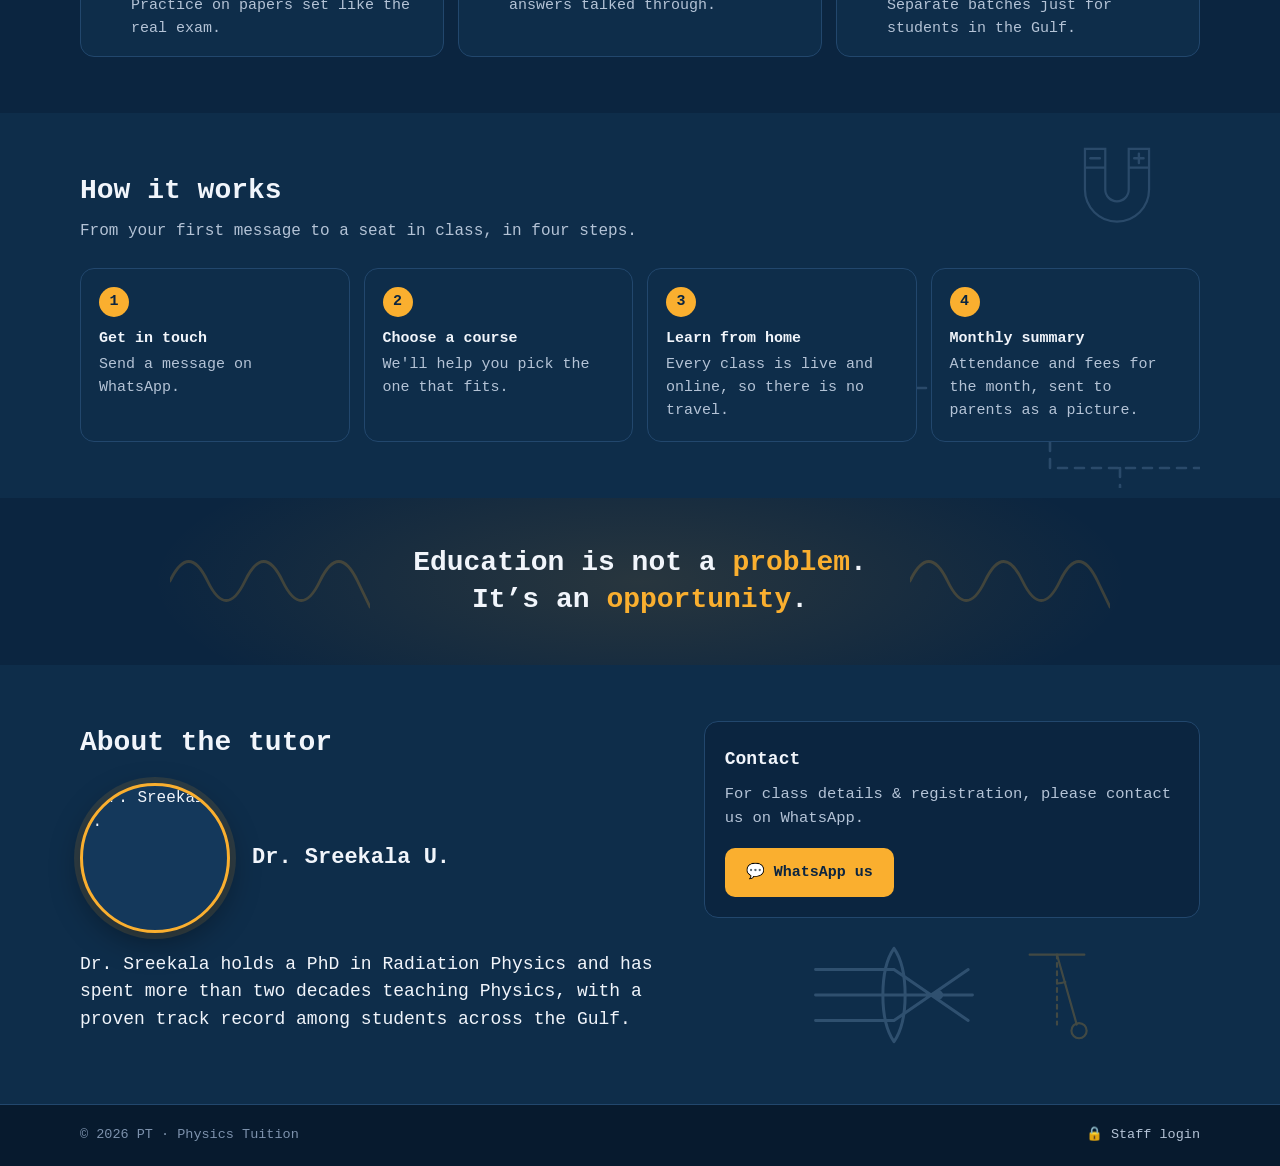
==== commit b20bd466: "Publish PT 2026-11-25.1 Co-Authored-By: Claude Opus 5.5 <noreply@anthropic.com> Claude-Session: http" ====
--- a/index.html
+++ b/index.html
@@ -13,7 +13,7 @@
 <meta property="og:description" content="Live online Physics tuition for Grade XI &amp; XII, with exclusive classes for GCC students. The right choice to learn.">
 <meta property="og:image" content="https://physics4u.github.io/pt/logo.png">
 <meta property="og:url" content="https://physics4u.github.io/pt/">
-<link rel="stylesheet" href="site.css?v=20261124175459">
+<link rel="stylesheet" href="site.css?v=20261125005250">
 </head>
 <body>
 
@@ -60,7 +60,7 @@
 </svg>
 
 <header class="nav" id="top">
-  <a class="brand" href="#top"><img src="logo.png" alt="" width="38" height="38"><span>PT<small>PHYSICS TUITION</small></span></a>
+  <a class="brand" href="#top" onclick="toTop(event)" aria-label="PT · Physics Tuition: back to the top"><img src="logo.png" alt="" width="38" height="38"><span>PT<small>PHYSICS TUITION</small></span></a>
   <button class="menu-btn" type="button" aria-label="Menu" aria-controls="menu" aria-expanded="false" onclick="toggleMenu()"><span></span><span></span><span></span></button>
   <nav id="menu" onclick="closeMenu(event)">
     <a href="#courses">Courses</a>
@@ -68,7 +68,7 @@
     <a href="#how">How it works</a>
     <a href="#about">About</a>
     <a href="#contact">Contact</a>
-    <a class="staff" href="app/?v=2026-11-24.11">&#128274; Staff login</a>
+    <a class="staff" href="app/?v=2026-11-25.1">&#128274; Staff login</a>
   </nav>
 </header>
 
@@ -178,7 +178,7 @@
       <div class="contact-col">
       <div class="card contact" id="contact">
         <h3>Contact</h3>
-        <p class="contact-note">For fees, class times or a place in a class, message us on WhatsApp.</p>
+        <p class="contact-note">For class details &amp; registration, please contact us on WhatsApp.</p>
         <a class="btn gold" href="https://wa.me/919495328385?text=Hello%2C%20I%27d%20like%20to%20know%20about%20Physics%20tuition%20at%20PT." target="_blank" rel="noopener">&#128172; WhatsApp us</a>
       </div>
       <div class="art-row" aria-hidden="true">
@@ -192,11 +192,21 @@
 
 <footer class="foot">
   <span>&copy; <span id="yr">2026</span> PT · Physics Tuition</span>
-  <a href="app/?v=2026-11-24.11">&#128274; Staff login</a>
+  <a href="app/?v=2026-11-25.1">&#128274; Staff login</a>
 </footer>
 
 <script>
   document.getElementById("yr").textContent = new Date().getFullYear();
+  // Logo: back to the top of the page (the menu bar stays pinned, so a plain
+  // link to it would not scroll)
+  function toTop(e) {
+    e.preventDefault();
+    document.body.classList.remove("menu-open");
+    document.querySelector(".menu-btn").setAttribute("aria-expanded", "false");
+    var smooth = !(window.matchMedia && matchMedia("(prefers-reduced-motion: reduce)").matches);
+    window.scrollTo({ top: 0, behavior: smooth ? "smooth" : "auto" });
+    if (location.hash) history.replaceState(null, "", location.pathname + location.search);
+  }
   function toggleMenu() {
     var open = document.body.classList.toggle("menu-open");
     document.querySelector(".menu-btn").setAttribute("aria-expanded", open ? "true" : "false");
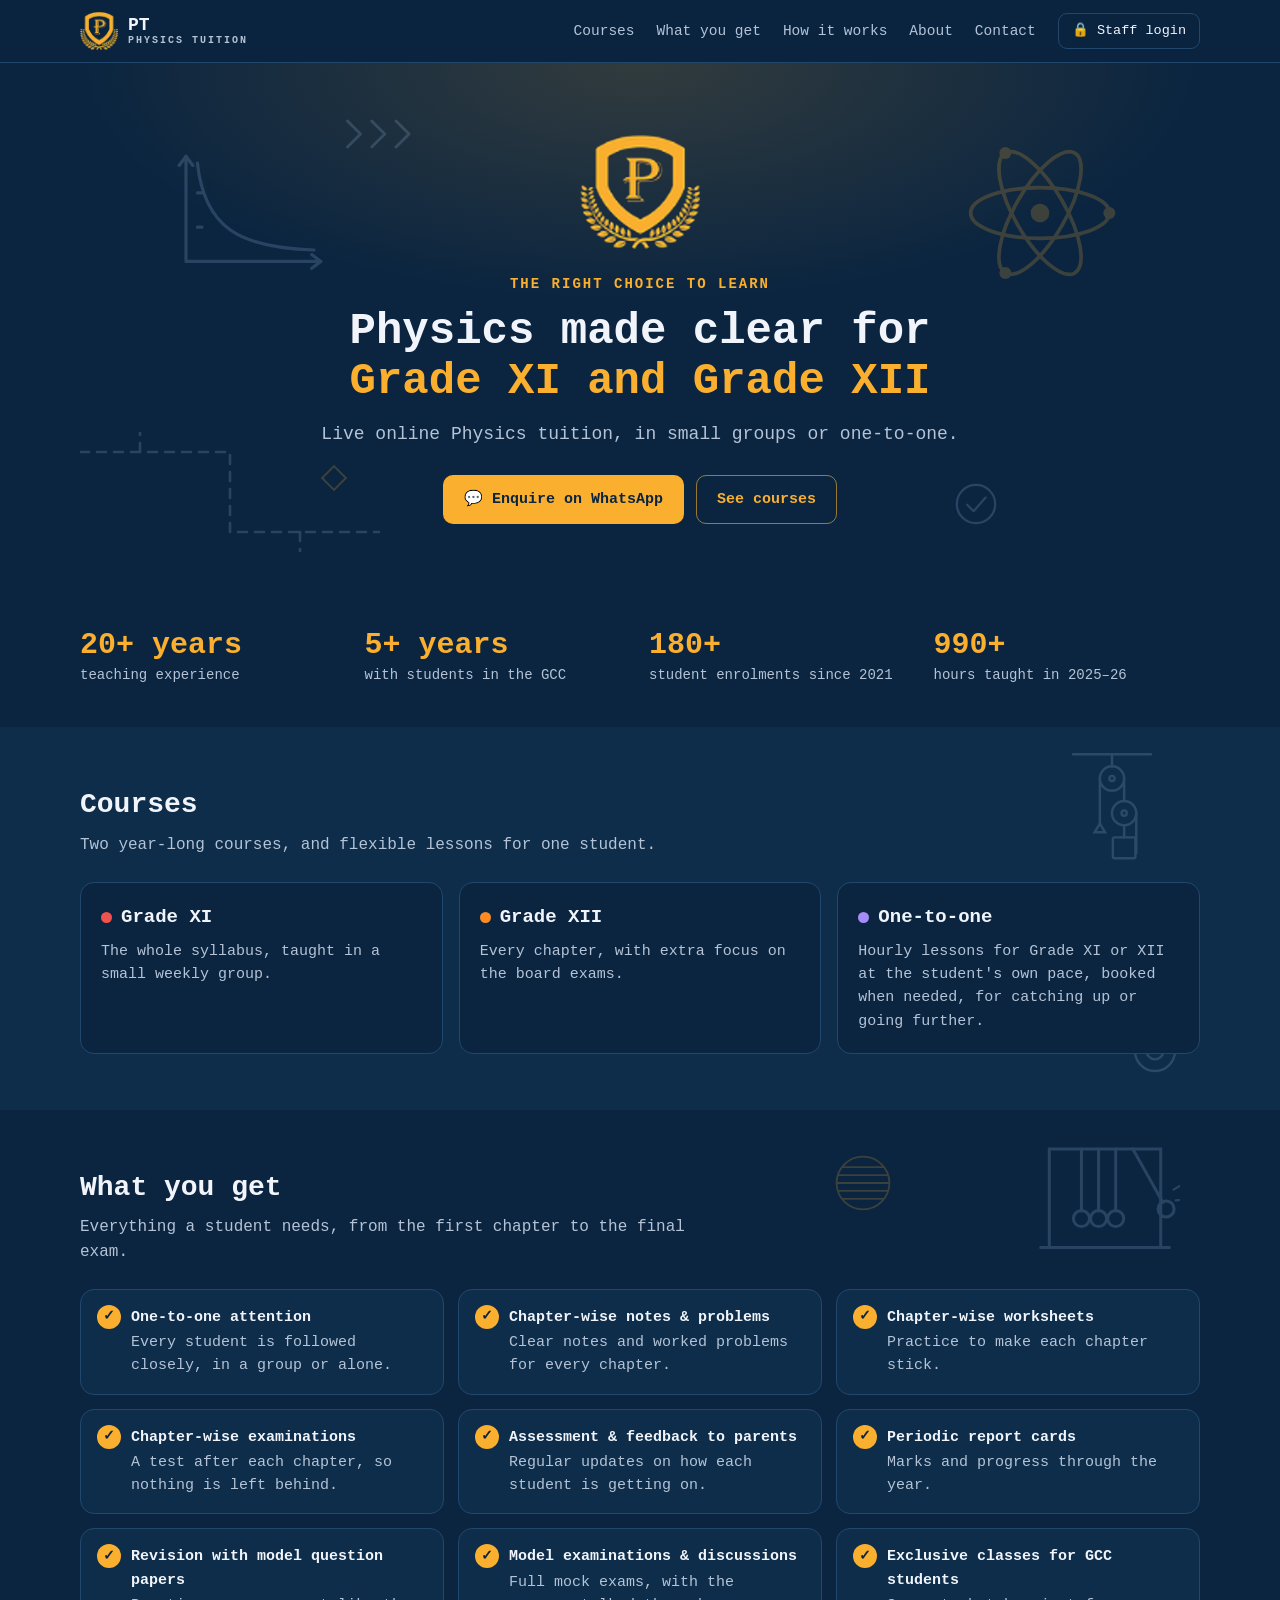
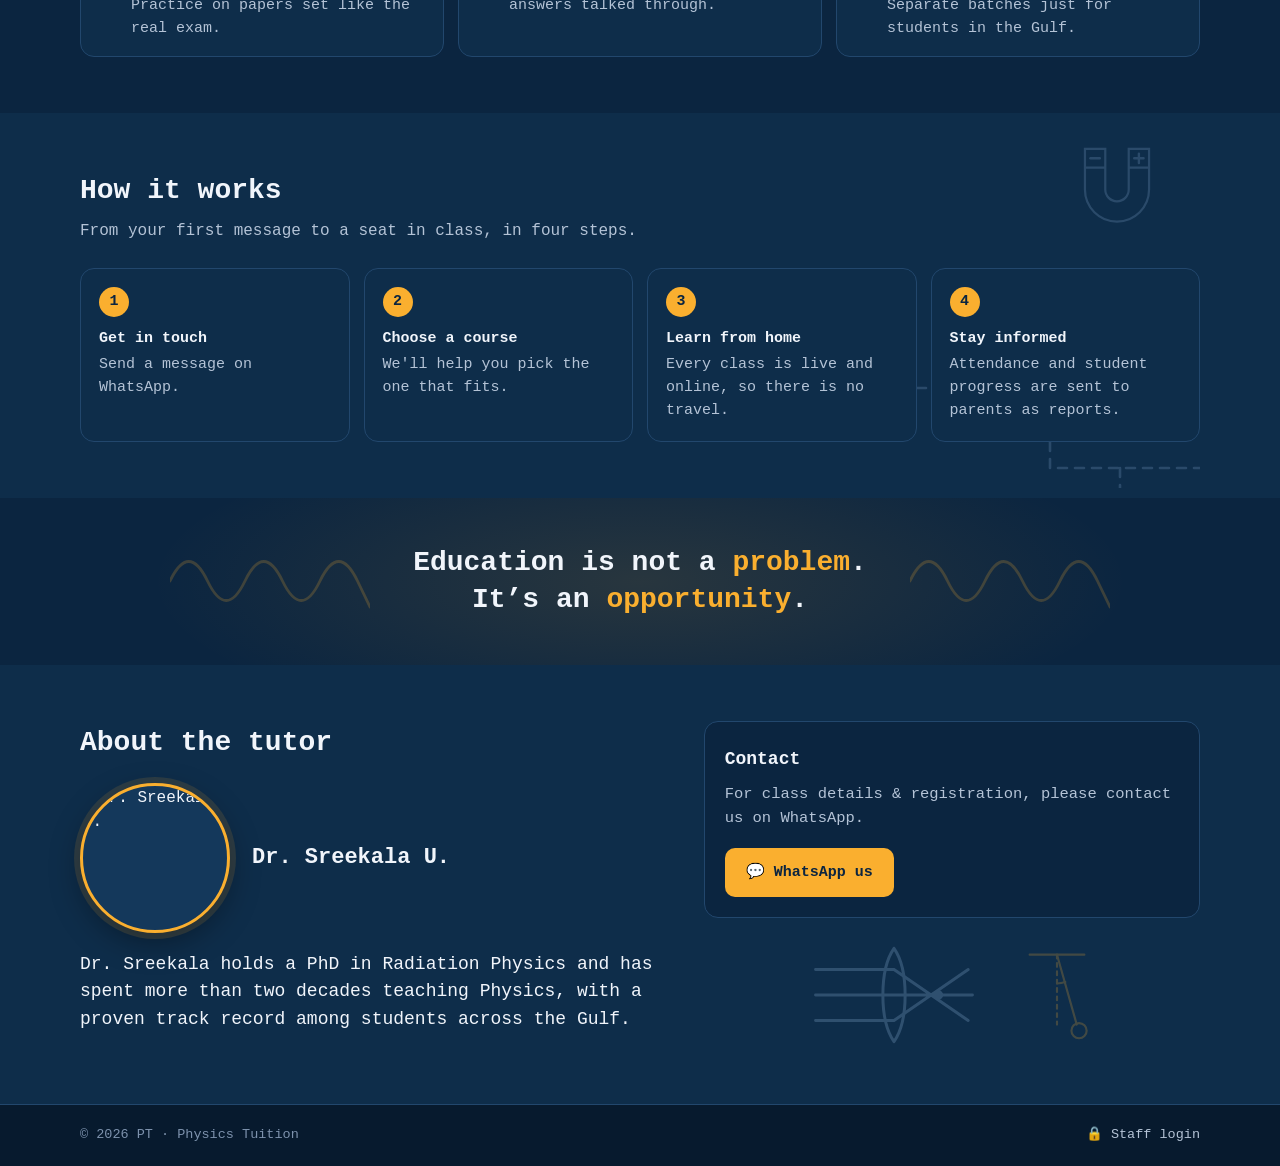
==== commit 6b3dda06: "Publish PT 2026-11-25.2 Co-Authored-By: Claude Opus 5.5 <noreply@anthropic.com> Claude-Session: http" ====
--- a/index.html
+++ b/index.html
@@ -13,7 +13,7 @@
 <meta property="og:description" content="Live online Physics tuition for Grade XI &amp; XII, with exclusive classes for GCC students. The right choice to learn.">
 <meta property="og:image" content="https://physics4u.github.io/pt/logo.png">
 <meta property="og:url" content="https://physics4u.github.io/pt/">
-<link rel="stylesheet" href="site.css?v=20261125005250">
+<link rel="stylesheet" href="site.css?v=20261125025915">
 </head>
 <body>
 
@@ -68,7 +68,7 @@
     <a href="#how">How it works</a>
     <a href="#about">About</a>
     <a href="#contact">Contact</a>
-    <a class="staff" href="app/?v=2026-11-25.1">&#128274; Staff login</a>
+    <a class="staff" href="app/?v=2026-11-25.2">&#128274; Staff login</a>
   </nav>
 </header>
 
@@ -149,7 +149,7 @@
       <li><b>Get in touch</b>Send a message on WhatsApp.</li>
       <li><b>Choose a course</b>We'll help you pick the one that fits.</li>
       <li><b>Learn from home</b>Every class is live and online, so there is no travel.</li>
-      <li><b>Monthly summary</b>Attendance and fees for the month, sent to parents as a picture.</li>
+      <li><b>Stay informed</b>Attendance and student progress are sent to parents as reports.</li>
     </ol>
   </section>
 
@@ -192,7 +192,7 @@
 
 <footer class="foot">
   <span>&copy; <span id="yr">2026</span> PT · Physics Tuition</span>
-  <a href="app/?v=2026-11-25.1">&#128274; Staff login</a>
+  <a href="app/?v=2026-11-25.2">&#128274; Staff login</a>
 </footer>
 
 <script>
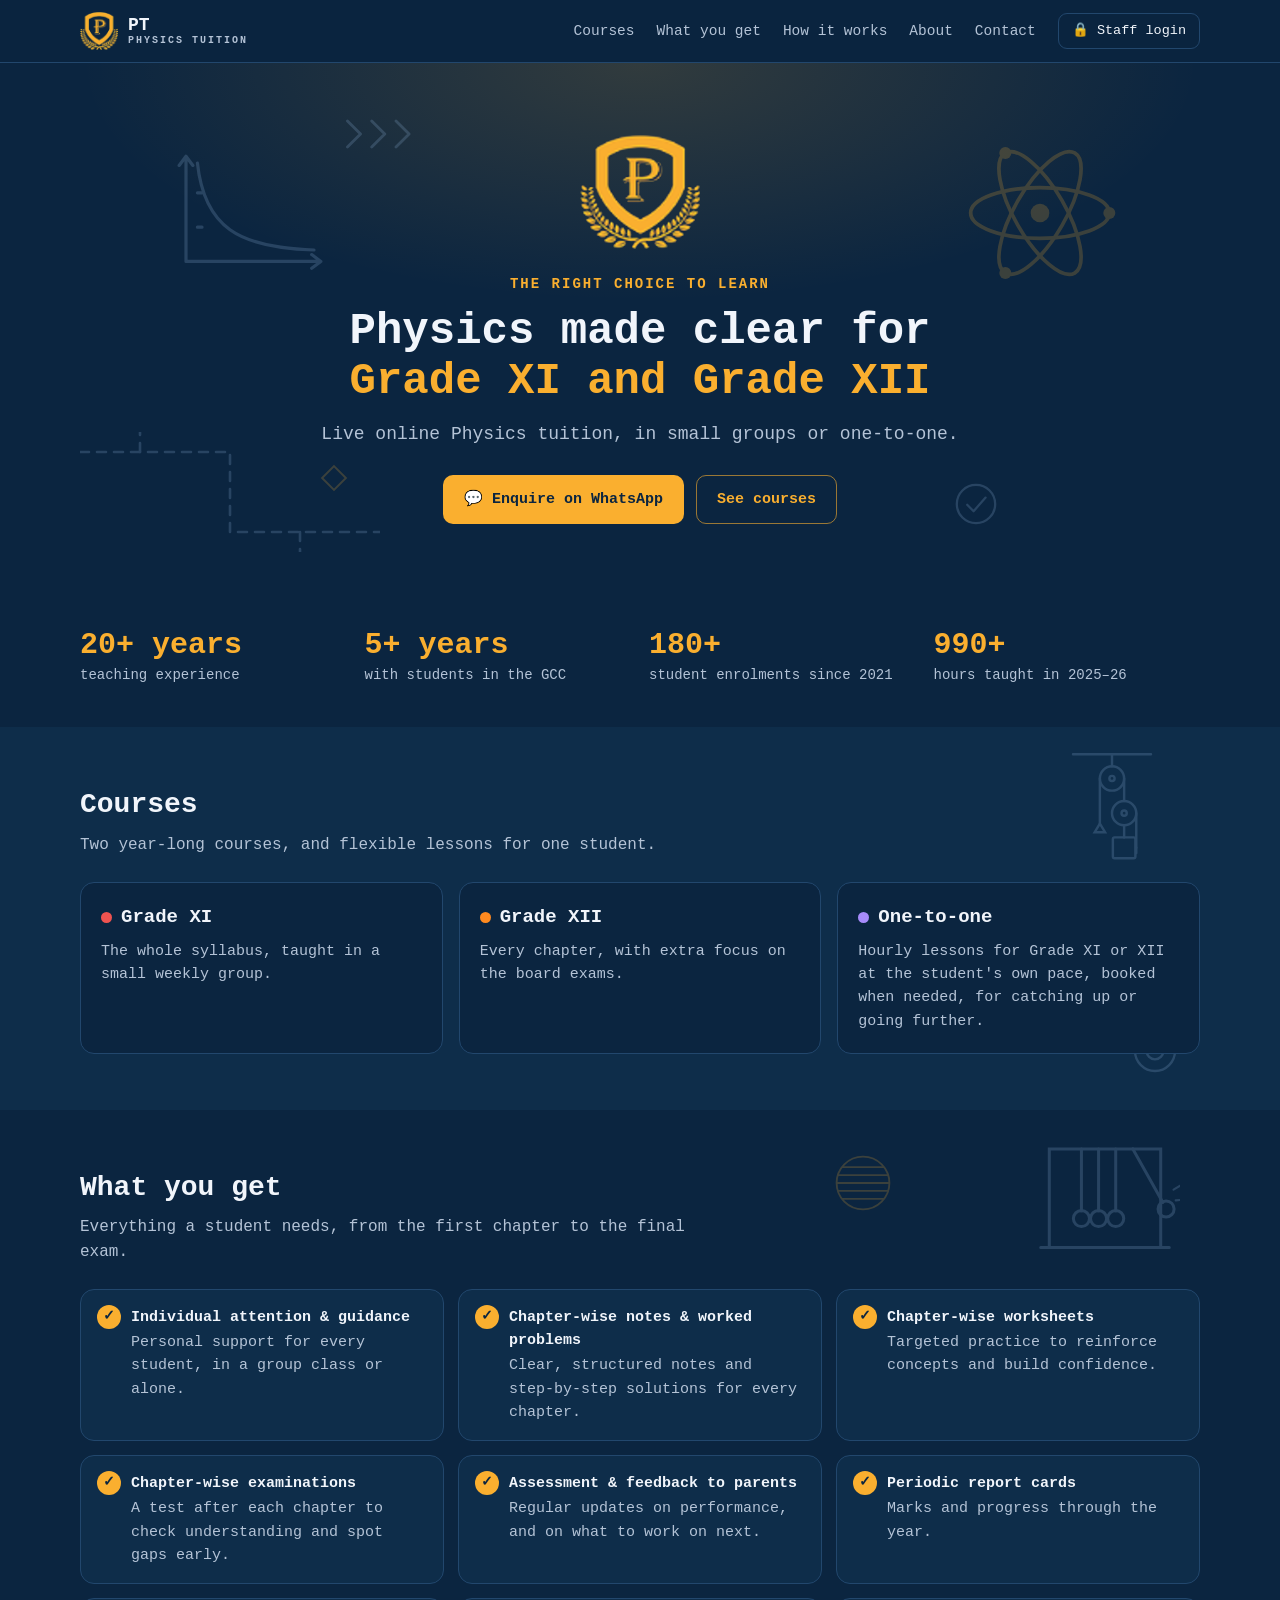
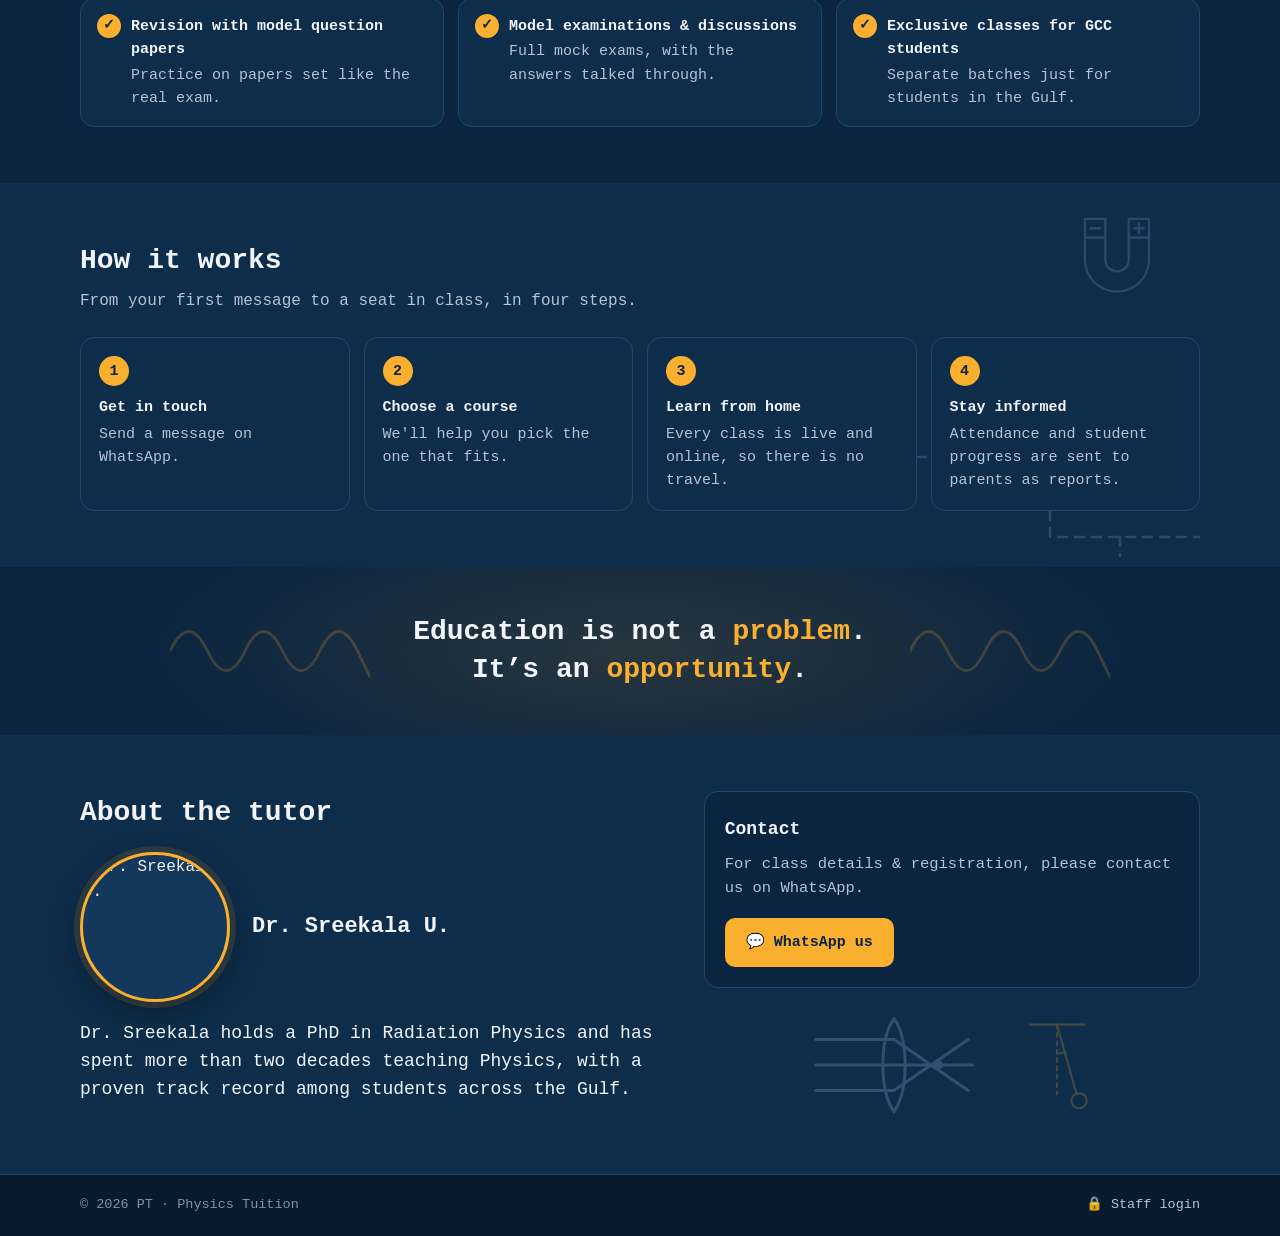
==== commit 8cdd73cf: "Publish PT 2026-11-25.3 Co-Authored-By: Claude Opus 5.5 <noreply@anthropic.com> Claude-Session: http" ====
--- a/index.html
+++ b/index.html
@@ -13,7 +13,7 @@
 <meta property="og:description" content="Live online Physics tuition for Grade XI &amp; XII, with exclusive classes for GCC students. The right choice to learn.">
 <meta property="og:image" content="https://physics4u.github.io/pt/logo.png">
 <meta property="og:url" content="https://physics4u.github.io/pt/">
-<link rel="stylesheet" href="site.css?v=20261125025915">
+<link rel="stylesheet" href="site.css?v=20261125092201">
 </head>
 <body>
 
@@ -68,7 +68,7 @@
     <a href="#how">How it works</a>
     <a href="#about">About</a>
     <a href="#contact">Contact</a>
-    <a class="staff" href="app/?v=2026-11-25.2">&#128274; Staff login</a>
+    <a class="staff" href="app/?v=2026-11-25.3">&#128274; Staff login</a>
   </nav>
 </header>
 
@@ -126,11 +126,11 @@
     <h2>What you get</h2>
     <p class="sub">Everything a student needs, from the first chapter to the final exam.</p>
     <ul class="provides">
-      <li><b>One-to-one attention</b>Every student is followed closely, in a group or alone.</li>
-      <li><b>Chapter-wise notes &amp; problems</b>Clear notes and worked problems for every chapter.</li>
-      <li><b>Chapter-wise worksheets</b>Practice to make each chapter stick.</li>
-      <li><b>Chapter-wise examinations</b>A test after each chapter, so nothing is left behind.</li>
-      <li><b>Assessment &amp; feedback to parents</b>Regular updates on how each student is getting on.</li>
+      <li><b>Individual attention &amp; guidance</b>Personal support for every student, in a group class or alone.</li>
+      <li><b>Chapter-wise notes &amp; worked problems</b>Clear, structured notes and step-by-step solutions for every chapter.</li>
+      <li><b>Chapter-wise worksheets</b>Targeted practice to reinforce concepts and build confidence.</li>
+      <li><b>Chapter-wise examinations</b>A test after each chapter to check understanding and spot gaps early.</li>
+      <li><b>Assessment &amp; feedback to parents</b>Regular updates on performance, and on what to work on next.</li>
       <li><b>Periodic report cards</b>Marks and progress through the year.</li>
       <li><b>Revision with model question papers</b>Practice on papers set like the real exam.</li>
       <li><b>Model examinations &amp; discussions</b>Full mock exams, with the answers talked through.</li>
@@ -192,7 +192,7 @@
 
 <footer class="foot">
   <span>&copy; <span id="yr">2026</span> PT · Physics Tuition</span>
-  <a href="app/?v=2026-11-25.2">&#128274; Staff login</a>
+  <a href="app/?v=2026-11-25.3">&#128274; Staff login</a>
 </footer>
 
 <script>
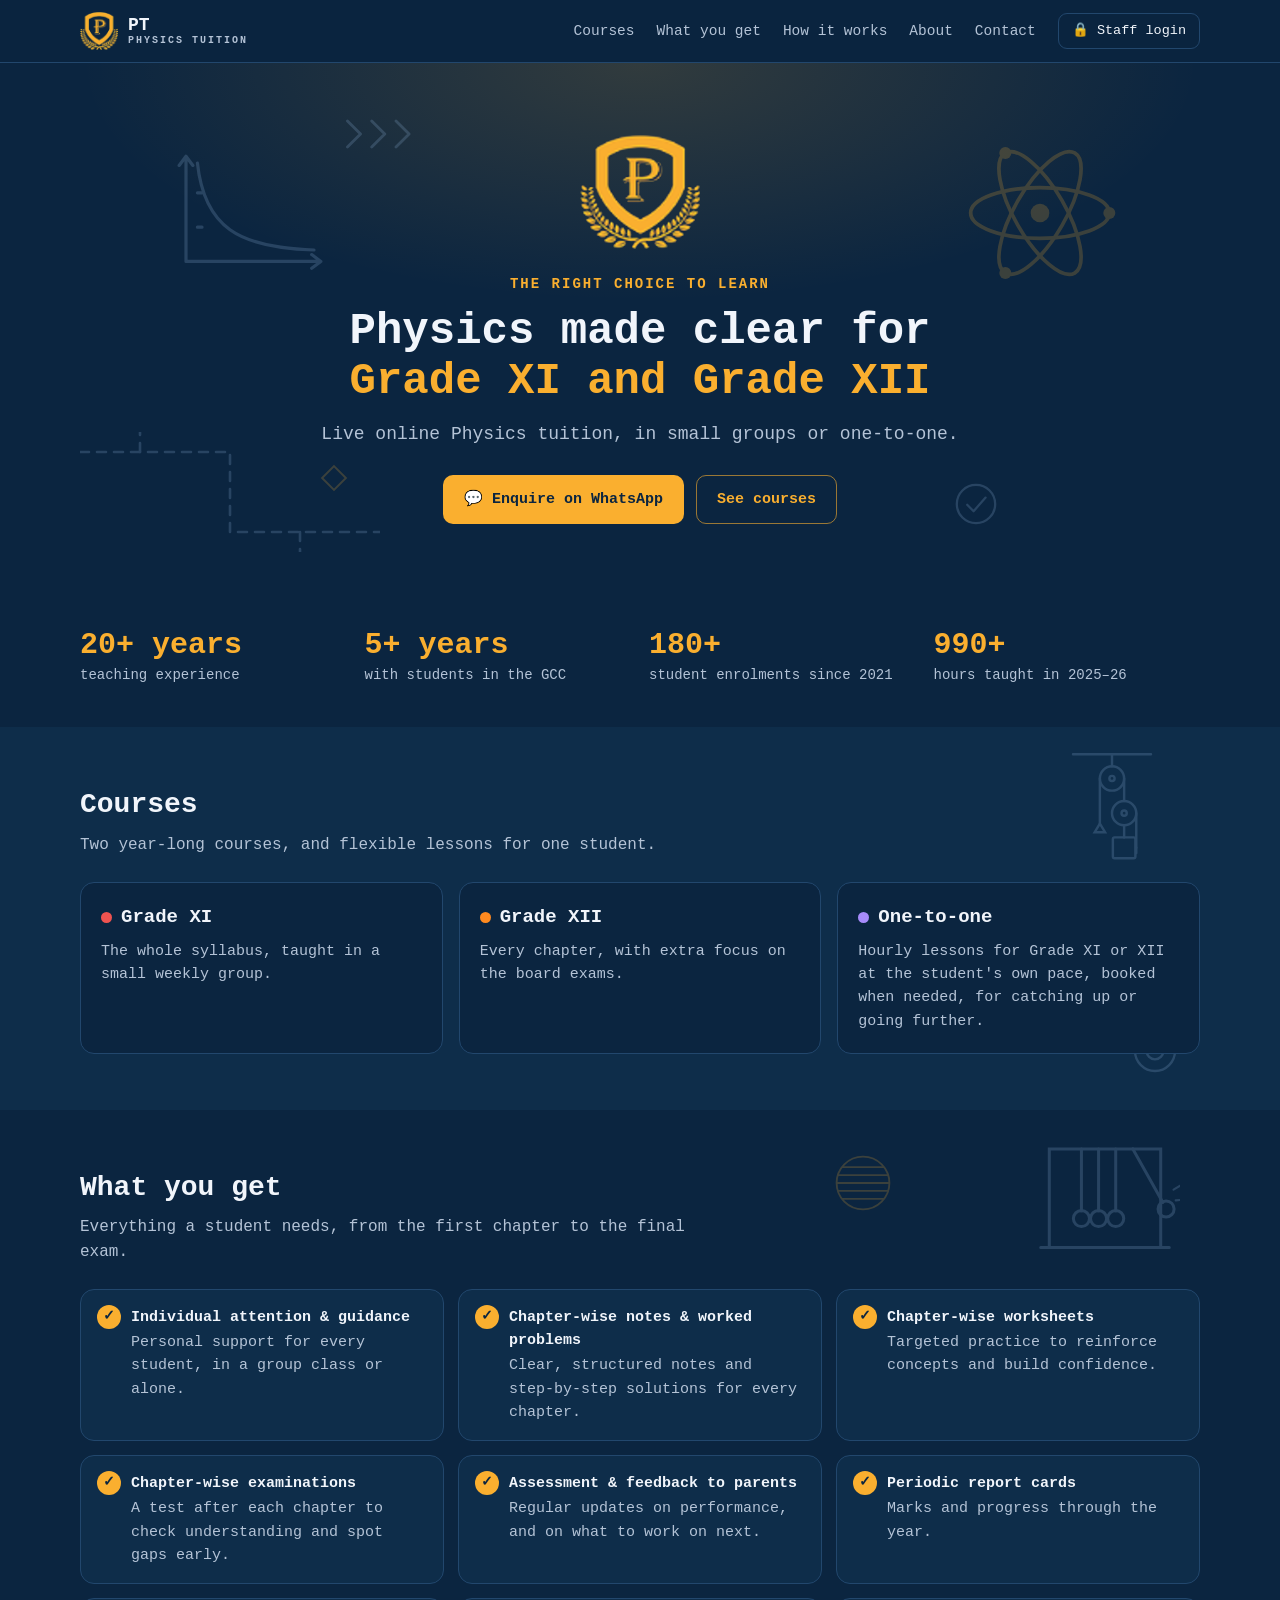
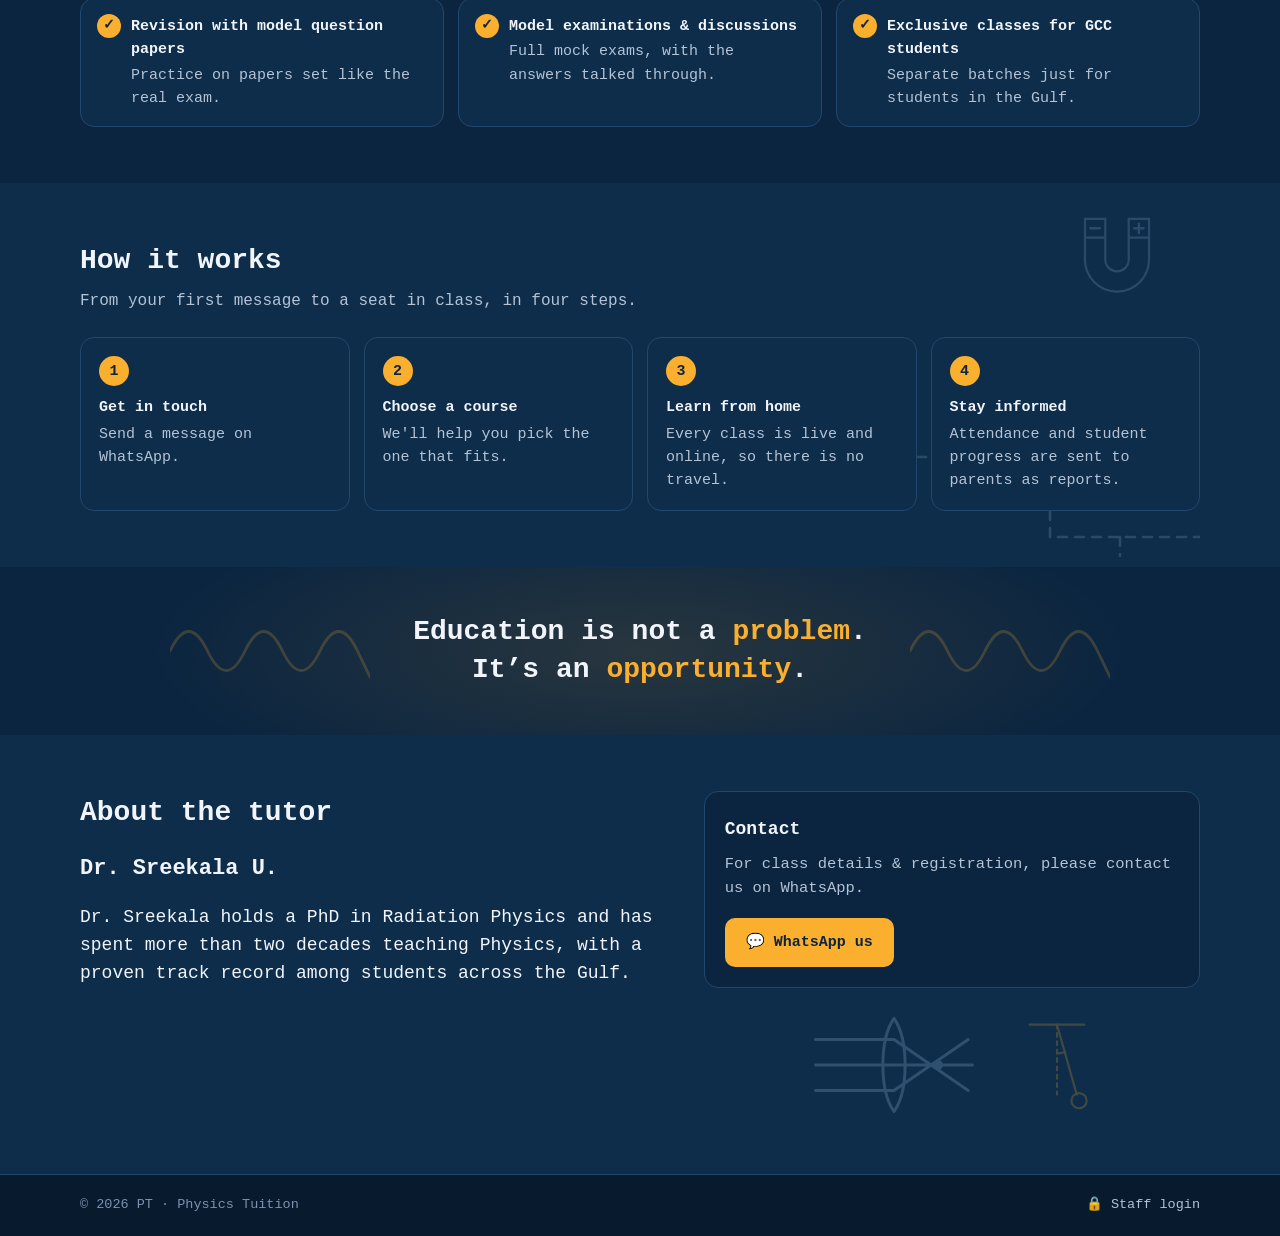
==== commit 5c5117c5: "Publish PT 2026-11-25.4 Co-Authored-By: Claude Opus 5.5 <noreply@anthropic.com> Claude-Session: http" ====
--- a/index.html
+++ b/index.html
@@ -13,7 +13,7 @@
 <meta property="og:description" content="Live online Physics tuition for Grade XI &amp; XII, with exclusive classes for GCC students. The right choice to learn.">
 <meta property="og:image" content="https://physics4u.github.io/pt/logo.png">
 <meta property="og:url" content="https://physics4u.github.io/pt/">
-<link rel="stylesheet" href="site.css?v=20261125092201">
+<link rel="stylesheet" href="site.css?v=20261125094139">
 </head>
 <body>
 
@@ -68,7 +68,7 @@
     <a href="#how">How it works</a>
     <a href="#about">About</a>
     <a href="#contact">Contact</a>
-    <a class="staff" href="app/?v=2026-11-25.3">&#128274; Staff login</a>
+    <a class="staff" href="app/?v=2026-11-25.4">&#128274; Staff login</a>
   </nav>
 </header>
 
@@ -170,7 +170,7 @@
       <div>
         <h2>About the tutor</h2>
         <div class="tutor">
-          <img class="tutor-pic" src="tutor.jpg" alt="Dr. Sreekala U." width="150" height="150" loading="lazy">
+          <img class="tutor-pic" id="tutor-pic" alt="Dr. Sreekala U." width="150" height="150" hidden>
           <p class="tutor-name">Dr. Sreekala U.</p>
         </div>
         <p class="lead">Dr. Sreekala holds a PhD in Radiation Physics and has spent more than two decades teaching Physics, with a proven track record among students across the Gulf.</p>
@@ -192,10 +192,23 @@
 
 <footer class="foot">
   <span>&copy; <span id="yr">2026</span> PT · Physics Tuition</span>
-  <a href="app/?v=2026-11-25.3">&#128274; Staff login</a>
+  <a href="app/?v=2026-11-25.4">&#128274; Staff login</a>
 </footer>
 
+<script src="app/js/site-config.js"></script>
 <script>
+  // The tutor's photo is kept inside PT, not in the website's files: ask PT
+  // for it; it is only sent while Settings → Public website says to show it.
+  (function () {
+    var url = window.PT_CONFIG && PT_CONFIG.apiUrl; if (!url || !window.fetch) return;
+    fetch(url, { method: "POST", headers: { "Content-Type": "text/plain;charset=utf-8" }, body: JSON.stringify({ action: "site" }), redirect: "follow" })
+      .then(function (r) { return r.ok ? r.json() : null; })
+      .then(function (j) {
+        if (!j || !j.showPhoto || !/^data:image\/(jpeg|png);base64,/.test(j.photo || "")) return;
+        var img = document.getElementById("tutor-pic"); img.src = j.photo; img.hidden = false;
+      })
+      .catch(function () {});
+  })();
   document.getElementById("yr").textContent = new Date().getFullYear();
   // Logo: back to the top of the page (the menu bar stays pinned, so a plain
   // link to it would not scroll)
--- a/site.css
+++ b/site.css
@@ -89,6 +89,7 @@
 .tutor{display:flex;align-items:center;gap:22px;margin:18px 0 18px}
 .tutor-pic{width:150px;height:150px;border-radius:50%;object-fit:cover;flex-shrink:0;
   border:3px solid var(--gold);box-shadow:0 0 0 6px rgba(250,175,47,.12),0 10px 30px rgba(0,0,0,.35);background:var(--surface2)}
+.tutor-pic[hidden]{display:none}
 .tutor-name{font-size:22px;font-weight:700;color:var(--text)}
 .tutor-role{color:var(--gold);font-size:14.5px;margin-top:4px}
 
